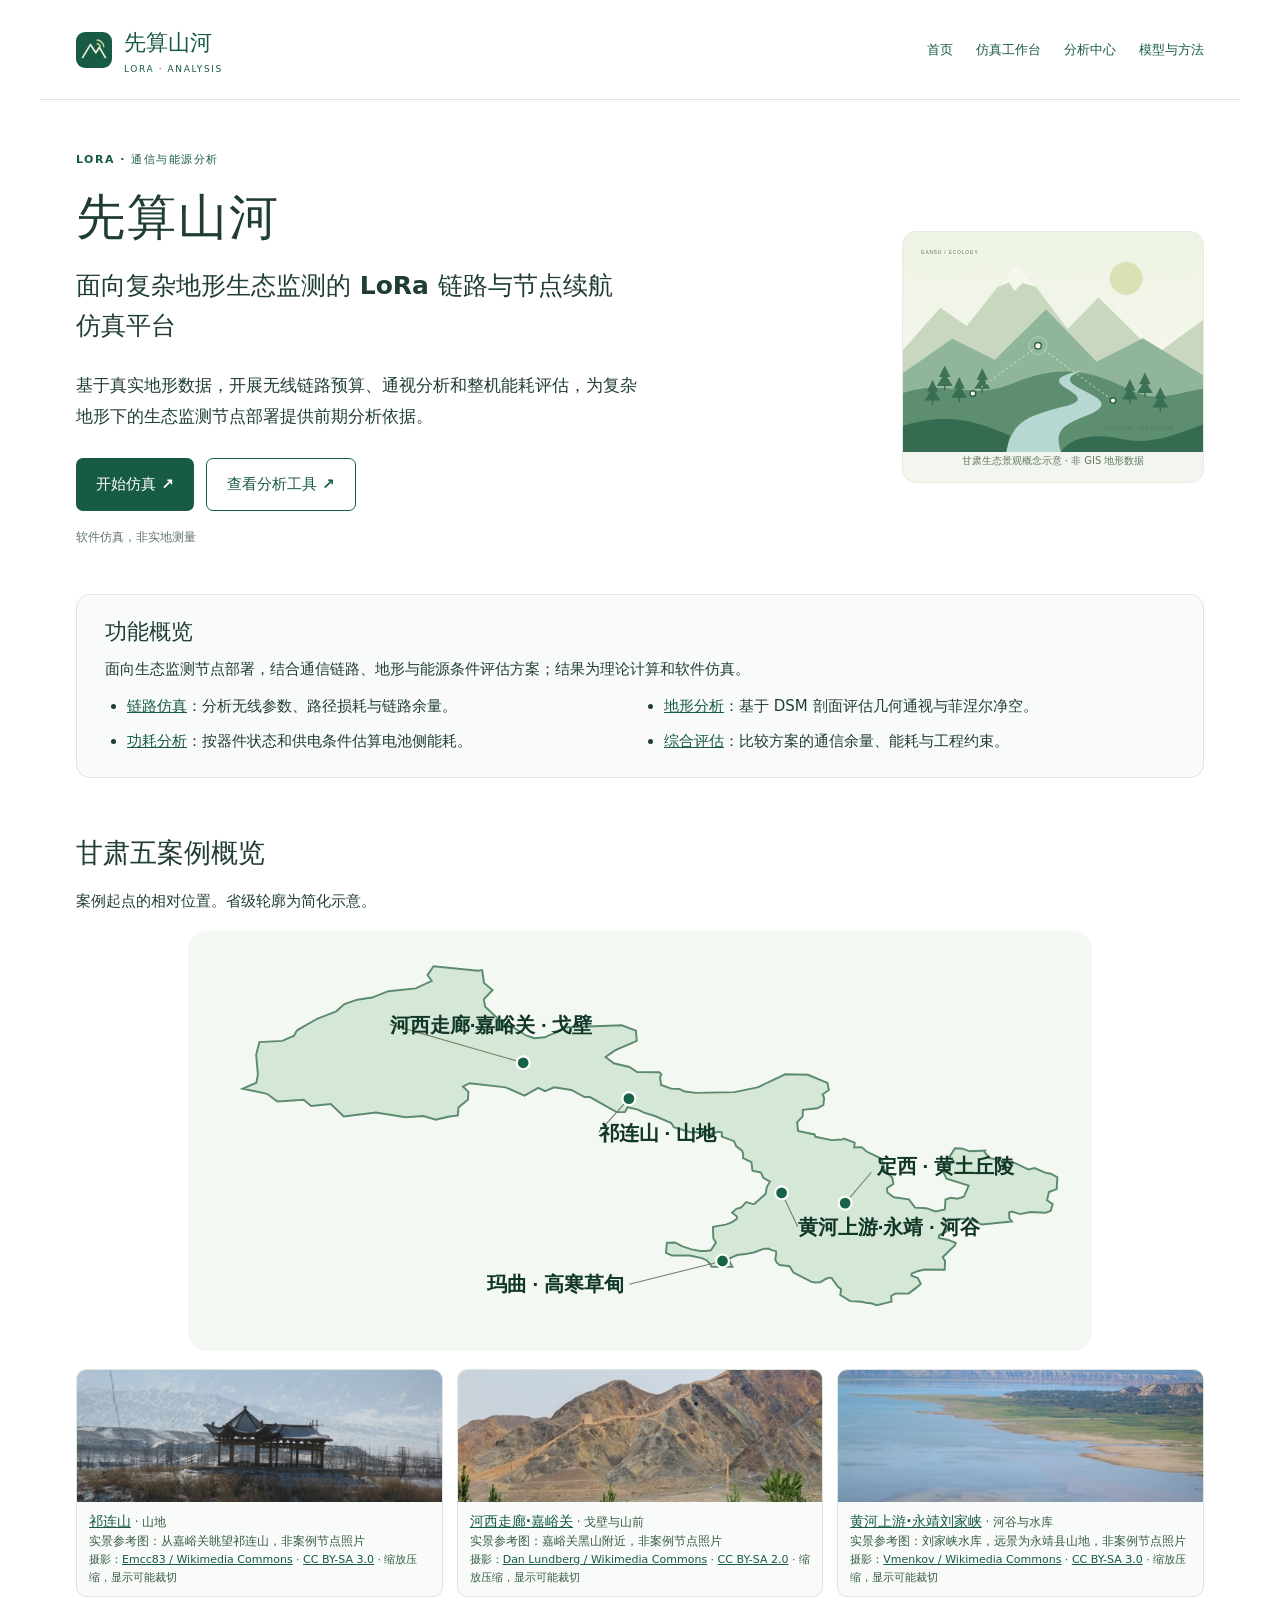
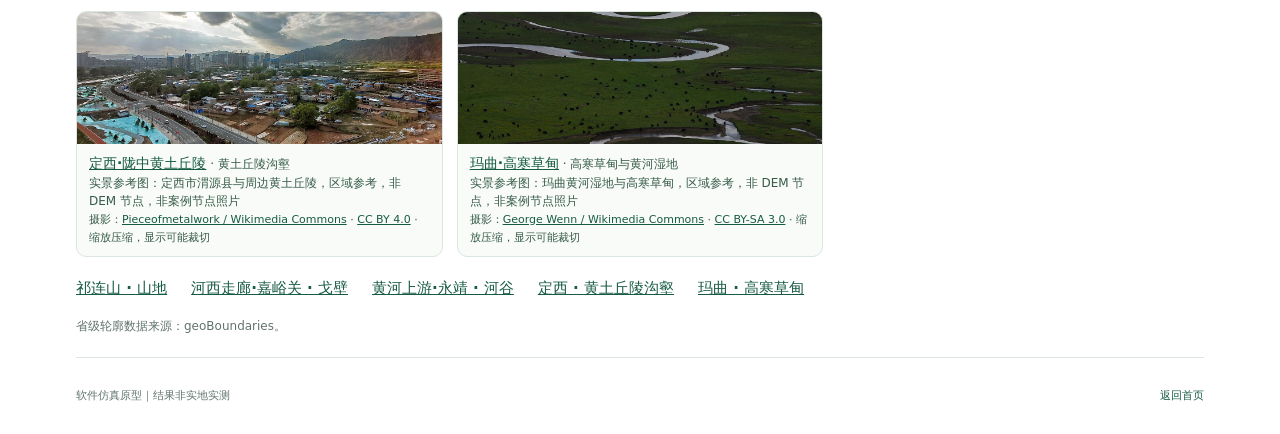
==== index.html @ 96d71091 "Publish tested Xiansuan Shanhe site" ====
<!doctype html><html lang="zh-CN"><head><meta charset="utf-8"><meta name="viewport" content="width=device-width,initial-scale=1"><meta name="theme-color" content="#175b45"><title>先算山河——面向复杂地形生态监测的 LoRa 链路与节点续航仿真平台</title><link rel="icon" href="./assets/mark.svg" type="image/svg+xml"><link rel="stylesheet" href="./css/styles.css"><script type="module" src="./js/region-photos-home.js"></script></head><body><header class="site-header"><a class="brand" href="./index.html"><img src="./assets/mark.svg" width="36" height="36" alt=""><span>先算山河<small>LORA · ANALYSIS</small></span></a><nav aria-label="主导航"><a href="./index.html">首页</a><a href="./pages/link.html">仿真工作台</a><a href="./pages/assessment.html">分析中心</a><a href="./pages/about.html">模型与方法</a></nav></header><main id="main"><p id="workspace-status" class="storage-note" role="status"></p><section id="home" class="hero" aria-labelledby="hero-title">
      <div class="hero-copy"><p class="eyebrow">LORA · 通信与能源分析</p><h1 id="hero-title">先算山河<span>面向复杂地形生态监测的 LoRa 链路与节点续航仿真平台</span></h1><p class="intro">基于真实地形数据，开展无线链路预算、通视分析和整机能耗评估，为复杂地形下的生态监测节点部署提供前期分析依据。</p><div class="hero-actions"><a class="button" href="./pages/link.html">开始仿真 ↗</a><a class="button secondary" href="./pages/assessment.html">查看分析工具 ↗</a></div><p class="disclaimer">软件仿真，非实地测量</p></div><figure class="hero-art"><img src="./assets/landscape.svg" alt="山地、林木与河谷的原创概念插画，不代表真实地理位置" width="640" height="470"><figcaption>甘肃生态景观概念示意 · 非 GIS 地形数据</figcaption></figure>
    </section><section class="quick-start" aria-labelledby="quick-start-title"><h2 id="quick-start-title">功能概览</h2><p>面向生态监测节点部署，结合通信链路、地形与能源条件评估方案；结果为理论计算和软件仿真。</p><ul><li><a href="./pages/link.html">链路仿真</a>：分析无线参数、路径损耗与链路余量。</li><li><a href="./pages/terrain.html">地形分析</a>：基于 DSM 剖面评估几何通视与菲涅尔净空。</li><li><a href="./pages/energy.html">功耗分析</a>：按器件状态和供电条件估算电池侧能耗。</li><li><a href="./pages/assessment.html">综合评估</a>：比较方案的通信余量、能耗与工程约束。</li></ul></section><div hidden><span id="simulator" hidden></span><span id="scenarios" hidden></span><span id="energy" hidden></span><span id="sources" hidden></span><span id="about" hidden></span><p role="status" class="error">功能正在初始化；如果此提示持续显示，说明脚本未能加载，计算和交互当前不可用。</p></div><section class="case-map section">
  <h2>甘肃五案例概览</h2>
  <p>案例起点的相对位置。省级轮廓为简化示意。</p>
  <img src="./assets/gansu-cases.svg" alt="甘肃五案例位置示意：祁连山、嘉峪关、永靖、定西、玛曲" />
  <div id="case-photos" class="region-photo-grid" aria-label="五个案例的实景参考图"></div>
  <div class="case-links">
    <a href="./pages/terrain.html?example=qilian">祁连山 · 山地</a>
    <a href="./pages/terrain.html?example=hexi">河西走廊·嘉峪关 · 戈壁</a>
    <a href="./pages/terrain.html?example=yellow">黄河上游·永靖 · 河谷</a>
    <a href="./pages/terrain.html?example=dingxi">定西 · 黄土丘陵沟壑</a>
    <a href="./pages/terrain.html?example=maqu">玛曲 · 高寒草甸</a>
  </div>
  <p class="footnote">省级轮廓数据来源：geoBoundaries。</p>
</section></main><footer><span>软件仿真原型｜结果非实地实测</span><a href="./index.html">返回首页</a></footer></body></html>
---- css/styles.css ----
:root{color-scheme:light;--ink:#203d34;--green:#175b45;--muted:#61746c;--line:#dce6df;--paper:#f5f8f4;--radius:14px;font-family:"Microsoft YaHei","PingFang SC",system-ui,sans-serif;color:var(--ink);background:#fff;font-synthesis:none}
*{box-sizing:border-box}html{scroll-behavior:smooth;scroll-padding-top:24px}body{margin:0;font-size:15px;line-height:1.8}a{color:var(--green);text-decoration:none}a:hover{text-decoration:underline}a:focus-visible,summary:focus-visible{outline:3px solid #b57a21;outline-offset:5px}img{display:block;max-width:100%;height:auto}p{margin:0 0 16px}h1,h2,h3{line-height:1.4;margin:0 0 16px}h2{font-size:27px}h3{font-size:18px}code{overflow-wrap:anywhere;font-size:.92em}section{scroll-margin-top:24px}.skip-link{position:fixed;top:-100px;left:16px;z-index:10;background:#fff;padding:10px}.skip-link:focus{top:8px}
.site-header,main,footer{max-width:1200px;margin:auto;padding-inline:36px}.site-header{min-height:100px;display:flex;align-items:center;justify-content:space-between;gap:24px;border-bottom:1px solid var(--line)}.brand{display:flex;align-items:center;gap:12px;font-size:22px;font-weight:700;white-space:nowrap}.brand:hover{text-decoration:none}.brand small{display:block;font-size:9px;letter-spacing:1.6px;font-weight:500;line-height:1.5}.site-header nav{display:flex;gap:23px;flex-wrap:wrap;font-size:13px}.hero{display:grid;grid-template-columns:1.05fr 1fr;align-items:center;gap:32px;padding-block:64px 48px}.eyebrow{font-size:11px;letter-spacing:1.5px;color:var(--green);font-weight:700;margin-bottom:14px}h1{font-size:49px;letter-spacing:2px;margin-bottom:24px}h1 span{display:block;font-size:25px;letter-spacing:0;margin-top:14px;line-height:1.6}.intro{font-size:17px}.muted,.footnote{color:var(--muted)}.button{display:inline-flex;align-items:center;justify-content:space-between;gap:36px;background:var(--green);color:#fff;border-radius:7px;padding:12px 20px;margin-top:10px;font-weight:600}.button:hover{background:#0f4936;text-decoration:none}.disclaimer{font-size:12px;color:var(--muted);margin-top:16px}.hero-art{margin:0;background:#f2f6ee;border:1px solid #e5ecdf;border-radius:var(--radius);overflow:hidden}.hero-art img{width:100%}.hero-art figcaption{font-size:10px;color:#627665;text-align:center;padding:0 12px 12px}.notice{display:flex;align-items:baseline;gap:14px;border:1px solid #d8e5d8;border-radius:var(--radius);background:var(--paper);padding:22px 24px}.notice p{margin:3px 0 0;color:var(--muted);font-size:13px}.status-dot{width:8px;height:8px;flex-shrink:0;border-radius:50%;background:var(--green)}.section{padding-block:46px;border-bottom:1px solid var(--line)}.section-heading{display:flex;align-items:center;justify-content:space-between;gap:16px;margin-bottom:22px}.section-heading h2{margin-bottom:0}.badge{border:1px solid var(--line);background:#f8faf7;border-radius:30px;color:var(--muted);padding:4px 12px;font-size:11px;flex-shrink:0}.placeholder{display:flex;align-items:center;gap:24px;padding:28px;border:1px dashed #c5d3c9;border-radius:var(--radius);background:#fcfdfb}.placeholder h3{margin-bottom:8px}.placeholder p{margin:0;color:var(--muted);font-size:14px}.line-icon{font-size:42px;color:#749482;padding:8px}.runtime{font-size:12px;color:var(--muted);margin:12px 0 0}.card-grid{display:grid;grid-template-columns:repeat(3,minmax(0,1fr));gap:18px}.card{border:1px solid var(--line);border-radius:var(--radius);padding:28px 24px;border-top:4px solid #497c57;background:#f7faf5}.card.desert{border-top-color:#a18c54;background:#faf8f0}.card.valley{border-top-color:#608f99;background:#f3f8f9}.scenario-tag{display:block;font-size:11px;letter-spacing:1px;color:var(--muted);margin-bottom:24px}.card p{font-size:13px;color:var(--muted)}.card small{font-size:11px;color:var(--muted)}.footnote{font-size:12px;margin:14px 0 0}.source-copy{max-width:900px;color:var(--muted);font-size:14px}details{border-top:1px solid var(--line);padding-top:14px}summary{cursor:pointer;color:var(--green);font-weight:600}details p{margin-top:16px}.about{display:grid;grid-template-columns:1.2fr 1fr;gap:56px;font-size:14px}.about dl{margin:0}.about dl div{display:flex;justify-content:space-between;gap:20px;border-bottom:1px solid var(--line);padding:10px 0}.about dt{color:var(--muted)}.about dd{margin:0;white-space:nowrap}footer{display:flex;justify-content:space-between;gap:20px;padding-block:28px;color:var(--muted);font-size:11px}
@media(max-width:900px){.site-header{align-items:flex-start;flex-direction:column;padding-block:20px;gap:18px}.hero{gap:22px;padding-top:42px}h1{font-size:40px}h1 span{font-size:21px}.card{padding:22px 18px}.card h3{font-size:16px}.about{gap:30px}}
@media(max-width:640px){.site-header,main,footer{padding-inline:20px}.site-header nav{gap:8px 18px;font-size:12px}.hero{grid-template-columns:1fr;padding-block:32px}.hero-art{max-width:440px;width:100%;justify-self:center}h1{font-size:38px}h1 span{font-size:21px}.intro{font-size:16px}.hero-copy>.muted{font-size:14px}.section{padding-block:32px}.section-heading{align-items:flex-start;flex-direction:column;gap:12px}h2{font-size:23px}.card-grid,.about{grid-template-columns:1fr}.card{padding:22px}.scenario-tag{margin-bottom:14px}.placeholder{padding:22px;gap:12px;align-items:flex-start}.line-icon{font-size:28px;padding:0}.notice{padding:18px;gap:10px}footer{flex-direction:column;gap:6px}.about{gap:16px}}
@media(prefers-reduced-motion:reduce){html{scroll-behavior:auto}}
.sim-grid{display:grid;grid-template-columns:1fr 1fr;gap:25px}.form-grid{display:grid;grid-template-columns:repeat(2,minmax(0,1fr));gap:15px}label{display:flex;flex-direction:column;gap:5px;font-size:13px;font-weight:600}input,select,button{font:inherit}input,select{width:100%;min-width:0;border:1px solid #bacbc0;border-radius:6px;padding:9px 10px;color:#203d34;background:white}button{cursor:pointer;border:1px solid #175b45;color:#175b45;background:white;border-radius:6px;padding:9px 13px;font-weight:600}button:hover{background:#edf5ed}button:focus-visible,input:focus-visible,select:focus-visible{outline:3px solid #b57a21;outline-offset:2px}form details{margin-top:20px}form details .form-grid{margin-top:16px}.results,.chart-box{border:1px solid #dce6df;border-radius:14px;padding:24px;background:#f8fbf7}.metric{display:flex;justify-content:space-between;gap:15px;padding:10px 0;border-bottom:1px solid #dce6df;font-size:13px}.metric strong{text-align:right;color:#175b45}.error{color:#a33427;font-weight:700}.chart-box{margin-top:24px}.chart-wrap{height:360px;position:relative}.chart-wrap.short{height:230px}#scenario-values{font-size:12px;color:#61746c;margin-top:10px}.card button{margin-top:10px}#sources a{text-decoration:underline}#sources details{margin-top:16px}@media(max-width:640px){.sim-grid{grid-template-columns:1fr}.chart-wrap{height:310px}.chart-wrap.short{height:250px}.chart-box,.results{padding:16px}.form-grid{gap:12px}}
.comparison-area{margin-top:42px;padding:26px;border:1px solid #cbded0;border-radius:14px;background:#f8fbf7}.scheme-controls{display:grid;grid-template-columns:1fr 1fr;gap:12px}.scheme-controls>div{display:flex;align-items:center;gap:8px;flex-wrap:wrap}.scheme-controls strong{margin-right:5px}.scheme-controls button,.export-controls button{font-size:13px}.export-controls{display:flex;gap:12px;flex-wrap:wrap;margin-top:20px}.export-controls button:first-child{color:#fff;background:#175b45}button:disabled{opacity:.45;cursor:not-allowed}.storage-note{font-size:12px;color:#61746c;margin:12px 0}.scheme-empty{background:white;border:1px solid #dce6df;border-radius:9px;padding:15px 18px;margin-top:12px;font-size:13px}.condition-note{color:#805721;background:#fff8e8;border-left:3px solid #be8b3b;padding:10px 14px;margin:15px 0;font-size:13px}.table-wrap{overflow-x:auto}table{border-collapse:collapse;width:100%;min-width:570px;font-size:13px;background:white}caption{text-align:left;color:#61746c;padding:8px 0}th,td{text-align:left;padding:10px;border-bottom:1px solid #e2e9e3}th{font-weight:600}.explanation{margin-top:22px;padding:16px 20px;border-left:3px solid #80a88c;background:#f3f8f3;font-size:13px}.explanation p{margin:8px 0 0;color:#61746c}.explanation a{text-decoration:underline}@media(max-width:640px){.comparison-area{padding:18px}.scheme-controls{grid-template-columns:1fr}}
.analysis-area{margin-top:38px;padding:26px;border:1px solid #cbded0;background:#fbfdfb;border-radius:14px}.analysis-header{display:flex;align-items:start;justify-content:space-between;gap:12px}.analysis-header h3{font-size:23px;margin-bottom:10px}.analysis-selectors{display:grid;grid-template-columns:repeat(2,minmax(0,260px));gap:16px}.analysis-area .footnote{margin:12px 0;color:#52695e}.analysis-chart{height:300px;position:relative;margin-top:18px}.joint-analysis{border-top:1px solid #dce6df;margin-top:32px;padding-top:26px}.joint-charts{display:grid;grid-template-columns:repeat(3,minmax(0,1fr));gap:18px}.joint-charts>div{min-width:0;border:1px solid #dce6df;border-radius:9px;padding:12px;background:#fff}.joint-charts h4{margin:0;font-size:13px}.joint-chart{height:210px;position:relative}.matrix-analysis{margin-top:28px}.matrix-analysis table{min-width:860px}.matrix-analysis td,.matrix-analysis th{text-align:center;white-space:nowrap}.matrix-met{background:#e1f0e3}.matrix-low{background:#fff0de}.compact-range{appearance:auto;padding:0;border:0;accent-color:#175b45;height:20px;background:transparent}.analysis-area .table-wrap{margin-top:20px}.analysis-area table{min-width:950px}.analysis-area th,.analysis-area td{white-space:nowrap}.analysis-area caption{font-weight:600}@media(max-width:900px){.joint-charts{grid-template-columns:1fr 1fr}}@media(max-width:640px){.analysis-area{padding:16px}.analysis-header{flex-direction:column}.analysis-selectors,.joint-charts{grid-template-columns:1fr}.analysis-chart{height:280px}.joint-chart{height:190px}}
.matrix-legend{display:flex;flex-wrap:wrap;gap:8px 18px;margin:12px 0;font-size:12px;font-weight:600}.legend-insufficient{color:#a82c30}.legend-low{color:#95621b}.legend-sufficient{color:#286c44}.matrix-insufficient{background:#fae5e3}.matrix-low{background:#fff0d4}.matrix-sufficient{background:#dff0e2}.analysis-area .matrix-cell{display:block;width:100%;min-width:58px;padding:8px 5px;background:transparent;border:2px solid transparent;color:#233f32;border-radius:5px;font-size:12px;font-weight:600}.analysis-area .matrix-cell:hover{background:#fff9}.analysis-area .matrix-cell[aria-pressed="true"]{border-color:#185c44;background:#fff;box-shadow:0 0 0 2px #c6decf}.analysis-area .matrix-cell:focus-visible{outline:3px solid #174a87;outline-offset:1px}.matrix-selected{margin:14px 0;background:#f0f7f1;border-left:3px solid #387b52;padding:12px;font-size:13px}.calculation-panel{margin-top:22px;border:1px solid #dce6df;border-radius:12px;padding:18px 20px;background:#fbfdfb}.calculation-panel>summary{font-weight:700}.calculation-panel>p{margin:10px 0;color:#61746c;font-size:13px}.calculation-item{border-top:1px solid #e1eae3;padding:12px 0}.calculation-item h4{margin:0 0 5px;font-size:14px}.calculation-item p{white-space:pre-wrap;overflow-wrap:anywhere;color:#425b4d;font-size:13px;margin:0;line-height:1.7}

body[data-page] main > section,body[data-page] main > .notice{display:none}
body[data-page="home"] #home,body[data-page="home"] .notice,body[data-page="link"] #simulator,body[data-page="link"] #scenarios,body[data-page="terrain"] #terrain,body[data-page="energy"] #energy,body[data-page="assessment"] #energy,body[data-page="about"] #sources,body[data-page="about"] #about{display:block}
body[data-page="home"] .notice{display:flex}
body[data-page="energy"] .comparison-area{display:none}
body[data-page="assessment"] #energy > :not(.comparison-area){display:none}
body[data-page="assessment"] .comparison-area{margin-top:0}
body[data-page="terrain"] #terrain{min-height:50vh}
.site-header nav span[hidden]{display:none}
.system-tabs{display:flex;flex-wrap:wrap;gap:8px;margin:16px 0 24px}#sys-device,#sys-cycle,#sys-result{min-width:0}#sys-form{margin:20px 0}#sys-diagnostics p{padding:8px 12px;background:#f7f6ed;border-left:3px solid #b48a40;font-size:13px}#sys-results{white-space:pre-wrap;overflow-wrap:anywhere;padding:16px;background:#f2f8f3;border-radius:10px}#sys-timeline{padding:14px;background:#f8fbf7;white-space:normal}
#device-list fieldset,#phase-list fieldset{border:1px solid #dce6df;border-radius:10px;padding:14px;margin:12px 0;min-width:0}#device-list fieldset{display:flex;flex-wrap:wrap;align-items:end;gap:12px}#device-list label{flex:1 1 170px}.custom-member{display:grid;grid-template-columns:minmax(150px,1fr) minmax(130px,1fr) minmax(110px,1fr);gap:10px;align-items:end;margin:10px 0}.custom-member label:has(input[type=checkbox]){display:flex;flex-direction:row;align-items:center;overflow-wrap:anywhere}.custom-member input[type=checkbox],#phase-list input[type=checkbox]{width:auto;flex:none}.custom-member input:disabled{background:#edf1ed}.custom-member label{min-width:0}#phase-list fieldset>label{margin:8px 0}#custom-status,#phase-status{color:#895c18;font-weight:600;overflow-wrap:anywhere}@media(max-width:640px){.custom-member{grid-template-columns:1fr 1fr}.custom-member label:first-child{grid-column:1/-1}}
[hidden]{display:none!important}
.terrain-modes{display:flex;flex-wrap:wrap;gap:10px;margin:16px 0}.terrain-layout{display:grid;grid-template-columns:minmax(0,1fr) minmax(0,1fr);gap:28px}.terrain-layout section{border:1px solid #dce6df;border-radius:12px;padding:18px;margin:16px 0}.terrain-layout label{margin:10px 0}.terrain-layout h2{font-size:20px}.terrain-layout #metadata{font-size:13px;overflow-wrap:anywhere;color:#52695e;margin:12px 0}@media(max-width:768px){.terrain-layout{grid-template-columns:1fr}}

.terrain-layout>div,.terrain-layout section,.terrain-layout .chart-wrap{min-width:0;max-width:100%}.terrain-layout canvas{max-width:100%}

.terrain-layout .quality-check{display:flex;flex-direction:row;align-items:flex-start;gap:8px;line-height:1.5;margin:14px 0}.terrain-layout .quality-check input{width:auto;flex:none;margin-top:4px}
.quick-start{max-width:1200px;margin:0 auto 36px;padding:22px 28px;border:1px solid #dce6df;border-radius:14px;background:#f8fbf7}.quick-start h2{font-size:22px;margin:0 0 8px}.quick-start p{margin:0 0 10px}.quick-start ul{display:grid;grid-template-columns:repeat(2,minmax(0,1fr));gap:8px 26px;padding-left:22px;margin:0}.quick-start a{color:#175b45;font-weight:700;text-decoration:underline}.help-field{min-width:0}.inline-help{display:block;min-width:0;margin:4px 0}.inline-help summary{display:inline-flex;align-items:center;justify-content:center;width:28px;height:28px;border:1px solid #7aa58e;border-radius:50%;background:#fff;color:#175b45;cursor:pointer;font-weight:700;list-style:none}.inline-help summary::-webkit-details-marker{display:none}.inline-help summary:focus-visible{outline:3px solid #b57a21;outline-offset:2px}.inline-help p{margin:6px 0 10px;padding:10px;border-radius:8px;background:#edf5ed;color:#294739;font-size:13px;line-height:1.5;overflow-wrap:anywhere}.help-row{display:flex;flex-wrap:wrap;gap:6px 10px;align-items:flex-start}.help-row .inline-help[open]{flex-basis:100%}.result-understanding{font-size:13px;color:#52695e;line-height:1.6}.result-understanding:empty{display:none}@media(max-width:640px){.quick-start{margin:0 16px 24px;padding:16px}.quick-start ul{grid-template-columns:1fr}}
.inline-help summary{width:auto;min-width:28px;padding:0 7px;gap:5px}.inline-help summary span{font-size:12px;font-weight:600}.help-row .inline-help[open]{min-width:0;max-width:100%}
.case-map img{display:block;width:100%;height:auto;max-height:420px;object-fit:contain}.case-links{display:flex;flex-wrap:wrap;gap:10px 24px;margin-top:12px}.case-links a{text-decoration:underline;color:#175b45;font-weight:600}.case-stats{display:grid;grid-template-columns:repeat(2,minmax(0,1fr));gap:10px;margin:14px 0}.case-stats div{min-width:0;padding:10px;background:#f4f8f4;border-radius:8px}.case-stats dt{font-size:12px;color:#60756b}.case-stats dd{margin:3px 0 0;overflow-wrap:anywhere;font-weight:600}.terrain-location svg{display:block;max-width:100%;width:100%;height:140px}.model-flow{margin:20px 0;padding:16px;background:#f4f8f4;border-radius:12px}.model-flow ol{list-style:none;display:flex;gap:10px;flex-wrap:wrap;margin:0;padding:0}.model-flow li{flex:1 1 135px;border-left:3px solid #80a88c;padding:8px;background:white}.model-flow span{display:block;font-size:12px;color:#60756b}.model-flow p{font-size:12px}.case-map .footnote{font-size:12px}@media(max-width:640px){.case-stats{grid-template-columns:1fr}.case-links{flex-direction:column;gap:8px}}
.model-flow li:not(:last-child)::after{content:" →";color:#447b62;font-weight:bold}
/* D2 responsive refinements: display only; all model data remain unchanged. */
[hidden]{display:none!important}
.terrain-legend{display:flex;flex-wrap:wrap;gap:5px 12px;margin:8px 0 10px}.terrain-legend button{display:inline-flex;align-items:center;gap:5px;padding:2px 3px;border:0;border-radius:3px;font-size:12px;font-weight:500;line-height:1.4}.terrain-legend button[aria-pressed="false"]{opacity:.45;text-decoration:line-through}.terrain-legend i{width:18px;flex:none;border-top:3px solid #176448}.terrain-legend .line-sight{border-color:#364d85}.terrain-legend .line-fresnel{border-color:#a77320;border-top-style:dashed}.terrain-legend .dot-antenna,.terrain-legend .dot-obstacle{width:9px;height:9px;border:0;border-radius:50%;background:#b87925}.terrain-legend .dot-obstacle{background:#ad3d2c}
.curvature-current{font-size:12px;color:#52695e;margin:4px 0;line-height:1.4}.table-scroll-hint{font-size:12px;color:#375d4b;margin:12px 0 4px}.table-wrap:focus-visible{outline:3px solid #b57a21;outline-offset:2px}.table-wrap th,.table-wrap td{min-width:90px}.range-field input[type=range]{box-sizing:border-box;margin-inline:0;max-width:100%}
@media(min-width:1100px){.table-scroll-hint{display:none}}
@media(max-width:640px){.site-header nav{display:grid;grid-template-columns:repeat(3,minmax(0,1fr));width:100%;gap:2px 8px}.site-header nav a{min-height:36px;display:flex;align-items:center}.terrain-layout .form-grid>.help-field:has(#radio-curvature){grid-column:1/-1}.terrain-layout #radio-curvature{width:100%}.terrain-legend{gap:4px 8px}.terrain-legend button{font-size:12px}.terrain-layout .chart-wrap{height:310px}.terrain-layout .form-grid label,.system-energy label{line-height:1.45}.case-links a{font-size:14px}.case-stats div{padding:8px 10px}}
/* Product navigation keeps existing models and routes intact. */
.hero{padding-block:38px 30px}.hero-art{max-width:460px;justify-self:end}.hero-actions{display:flex;flex-wrap:wrap;gap:12px}.button.secondary{background:#fff;color:#175b45;border:1px solid #175b45}.product-subnav h1{font-size:32px;margin:12px 0}.product-subnav nav,.analysis-tabs{display:flex;flex-wrap:wrap;gap:8px;margin:12px 0}.product-subnav a,.analysis-tabs a{display:inline-block;padding:8px 12px;border:1px solid #c5d9c9;border-radius:6px;color:#175b45;font-size:14px}.workbench .analysis-area{display:none}.analysis-only #simulator> :not(.analysis-area),.analysis-only #scenarios{display:none}.analysis-only #simulator{padding-top:0}.analysis-only .analysis-area{margin-top:0}.analysis-only .analysis-area>.matrix-analysis{display:none}html[data-analysis-view="sensitivity"] .analysis-only .joint-analysis{display:none}html[data-analysis-view="joint"] .analysis-only .analysis-area> :not(.joint-analysis){display:none}html[data-analysis-view="matrix"] .analysis-only .analysis-area> :not(.matrix-analysis){display:none}html[data-analysis-view="matrix"] .analysis-only .analysis-area>.matrix-analysis{display:block}.methods{max-width:900px}.methods p{line-height:1.7}.methods h3{margin-top:22px}.case-map{padding-block:20px}.site-header nav a{white-space:nowrap}@media(max-width:640px){.site-header nav{grid-template-columns:repeat(2,minmax(0,1fr))}.hero-art{max-width:340px;justify-self:center}.product-subnav h1{font-size:27px}.analysis-tabs a{flex:1 1 42%;text-align:center}}
.region-photo-grid{display:grid;grid-template-columns:repeat(3,minmax(0,1fr));gap:14px;margin:18px 0}.region-photo{margin:0;border:1px solid #dce6df;border-radius:10px;overflow:hidden;background:#f8fbf7;min-width:0}.region-photo img{display:block;width:100%;height:132px;object-fit:cover}.region-photo figcaption{padding:9px 12px;color:#375b4b;font-size:12px;line-height:1.5;overflow-wrap:anywhere}.region-photo figcaption strong{font-size:14px;color:#173e30}.region-photo figcaption a{text-decoration:underline}.region-photo figcaption small{font-size:11px}.terrain-photo{max-width:390px;margin:12px 0}.terrain-photo h4{margin:0 0 8px}.terrain-photo .region-photo img{height:130px}.terrain-photo p{font-size:12px;color:#52695e;line-height:1.5;margin:6px 0 12px}@media(max-width:640px){.region-photo-grid{grid-template-columns:1fr;gap:10px}.region-photo-grid .region-photo{display:grid;grid-template-columns:110px minmax(0,1fr)}.region-photo-grid .region-photo img{width:110px;height:100%;min-height:100px}.region-photo-grid .region-photo figcaption{padding:7px 9px}}
.methods-directory{display:flex;flex-wrap:wrap;gap:8px;margin:10px 0 24px}.methods-directory a{padding:7px 11px;border:1px solid #c5d9c9;border-radius:6px;color:#175b45}.methods dl{display:grid;grid-template-columns:minmax(160px,240px) 1fr;gap:7px 14px;font-size:13px}.methods dd{margin:0}.methods .region-photo{max-width:420px;margin:12px 0}.terrain-method-link{font-size:13px;color:#52695e}.terrain-method-link a,.simple-energy summary{color:#175b45;text-decoration:underline}.simple-energy{padding:16px;border:1px solid #dce6df;border-radius:12px}.simple-energy summary{font-size:16px}.simple-energy .section-heading{margin-top:18px}#sys-diagnostics p{font-size:13px;line-height:1.5;margin:6px 0}.terrain-layout #terrain-plot{margin:12px 0 18px}.terrain-layout #terrain-location{border-top:1px solid #dce6df;padding-top:12px}.system-tabs button{min-height:44px}@media(max-width:640px){.methods dl{grid-template-columns:1fr}.methods dd{margin-bottom:8px}}
.system-tabs button[aria-pressed="true"]{background:#175b45;color:#fff}.system-tabs{display:flex;flex-wrap:wrap;gap:8px}
.terrain-import{border:1px solid #dce6df;border-radius:12px;padding:18px;margin:16px 0}.scenario-cards{display:grid;grid-template-columns:repeat(3,minmax(0,1fr));gap:12px}.scenario-card{min-width:0;border:1px solid #d6e3d9;border-radius:10px;background:#fff;overflow:hidden}.scenario-card button{display:flex;width:100%;min-width:0;align-items:center;gap:10px;border:2px solid transparent;background:transparent;text-align:left;color:#173e30;padding:6px;border-radius:8px}.scenario-card button[aria-pressed="true"]{border-color:#287858;background:#edf7ef}.scenario-card button:disabled{opacity:.65;cursor:wait}.scenario-card img{width:100px;height:64px;object-fit:cover;border-radius:5px;flex:none}.scenario-card span{min-width:0}.scenario-card strong,.scenario-card button small{display:block;line-height:1.35}.scenario-card button small{font-size:12px;font-weight:400;color:#536b5c;margin-top:4px}.scenario-credit{display:block;font-size:11px;padding:0 8px 7px;color:#516b5d}.scenario-credit a{text-decoration:underline}.sr-only{position:absolute!important;width:1px!important;height:1px!important;overflow:hidden!important;clip-path:inset(50%)}@media(max-width:900px){.scenario-cards{grid-template-columns:repeat(3,minmax(165px,1fr));overflow-x:auto;padding-bottom:6px}.scenario-card img{width:64px;height:55px}.scenario-card button{font-size:13px}}@media(max-width:768px){.terrain-layout>div:nth-child(2){order:-1}.terrain-layout section{margin:10px 0}.terrain-import{padding:12px}.scenario-cards{scroll-snap-type:x proximity}.scenario-card{scroll-snap-align:start}}
.scenario-select{display:flex;align-items:end;gap:10px;max-width:540px}.scenario-select label{flex:1;margin:0;min-width:0}.scenario-select button{flex:none;white-space:nowrap;min-height:44px}.terrain-photo .region-photo{max-width:300px;margin:12px 0}.terrain-photo img{max-height:145px;object-fit:cover}.terrain-photo .footnote{font-size:12px}@media(max-width:420px){.scenario-select{gap:8px}.terrain-photo .region-photo{max-width:100%}}
.power-advanced{grid-column:1/-1}.power-advanced>summary{cursor:pointer;color:#175b45;font-weight:600;padding:8px 0}.power-advanced .form-grid{margin-top:8px}
.terrain-examples{display:grid;grid-template-columns:repeat(5,minmax(0,1fr));gap:8px;margin-top:14px}.terrain-examples figure{margin:0;min-width:0;padding:4px;border:2px solid transparent;border-radius:8px}.terrain-examples figure.selected{border-color:#257653;background:#edf6ed}.terrain-examples img{display:block;width:100%;height:76px;object-fit:cover;border-radius:4px}.terrain-examples figcaption{font-size:10px;line-height:1.35;color:#52695e;overflow-wrap:anywhere}.terrain-examples a{text-decoration:underline}.plot-stale{position:absolute;inset:0;display:grid;place-items:center;margin:0;color:#60756b;background:#f6f9f6;border:1px dashed #c5d3c9;border-radius:8px}.plot-stale[hidden]{display:none}@media(max-width:900px){.terrain-examples{grid-template-columns:repeat(3,minmax(0,1fr))}}@media(max-width:520px){.terrain-examples{grid-template-columns:repeat(2,minmax(0,1fr))}.terrain-examples img{height:64px}.terrain-examples figcaption{font-size:9px}}
@media(max-width:640px){.terrain-layout .form-grid>label:has(#radio-curvature){grid-column:1/-1}.terrain-layout #radio-curvature{width:100%}}

/* 当前案例照片；预留空间减少切换时的布局位移。 */
.terrain-examples{display:block;min-height:145px;margin-top:12px}.terrain-examples figure{display:none;max-width:360px}.terrain-examples figure.selected{display:block}.terrain-examples img{height:90px}.terrain-examples figcaption{font-size:11px;line-height:1.35}@media(max-width:520px){.terrain-examples img{height:78px}.terrain-examples{min-height:136px}}

/* 工作台概念场景：照片仅为区域参考。 */
.concept-card{display:flex;align-items:flex-start;gap:12px;min-width:0}.concept-photo{margin:0;flex:0 0 37%;min-width:0}.concept-photo img{display:block;width:100%;height:90px;object-fit:cover;border-radius:6px}.concept-photo figcaption{font-size:10px;line-height:1.35;color:#52695e;overflow-wrap:anywhere;margin-top:5px}.concept-photo a{text-decoration:underline}.concept-card-content{flex:1;min-width:0}.concept-card-content h3{overflow-wrap:anywhere}.concept-card-content button{max-width:100%}@media(max-width:390px){.concept-photo{flex-basis:35%}.concept-photo img{height:78px}}

/* 工作台保留常用参数和指标，减少顶部空白。 */
.workbench .product-subnav{padding-top:12px;padding-bottom:10px;margin-bottom:0}.workbench #simulator{padding-top:12px}.workbench #scenarios .card-grid{grid-template-columns:repeat(auto-fit,minmax(min(100%,300px),1fr))}.workbench .concept-card{padding:14px}.workbench .concept-card-content p{margin:5px 0}.workbench .concept-card-content h3{margin:6px 0}@media(max-width:640px){.workbench .product-subnav{padding-top:8px;padding-bottom:6px}.workbench #simulator{padding-top:8px}}
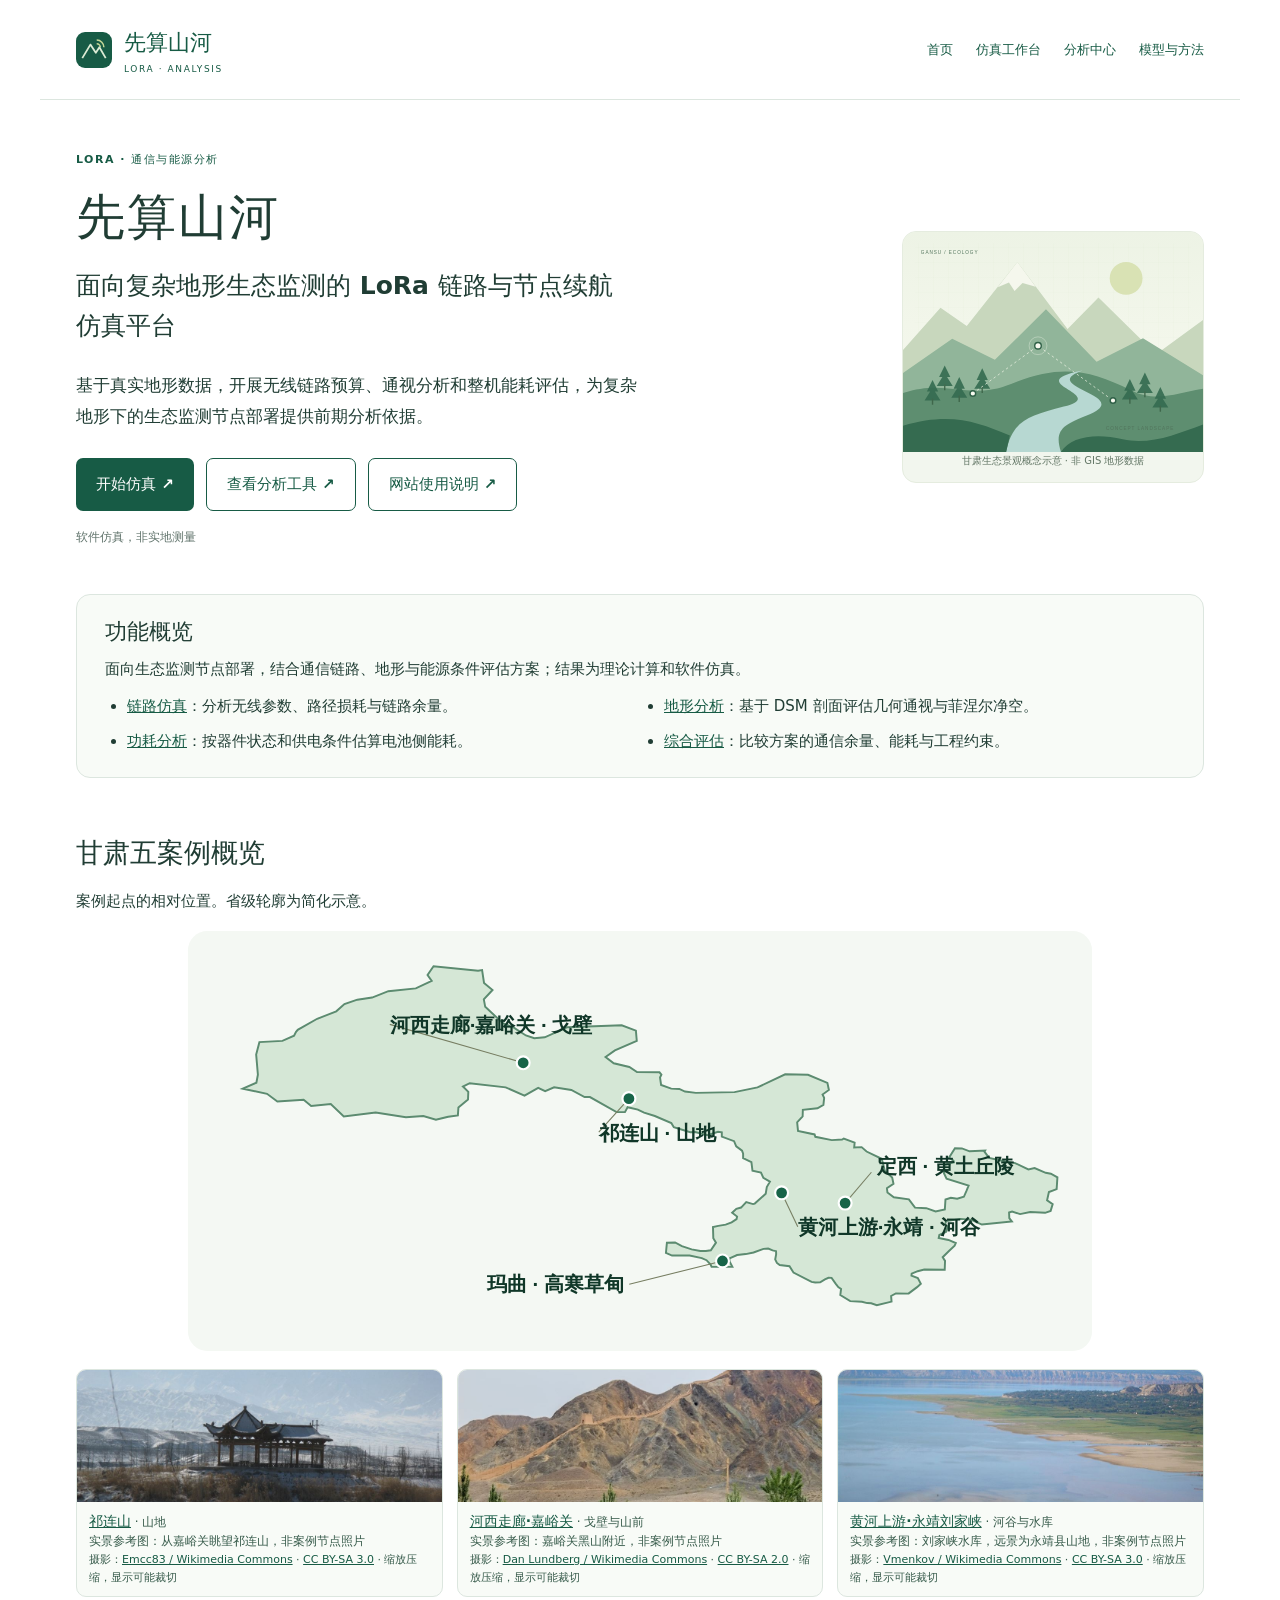
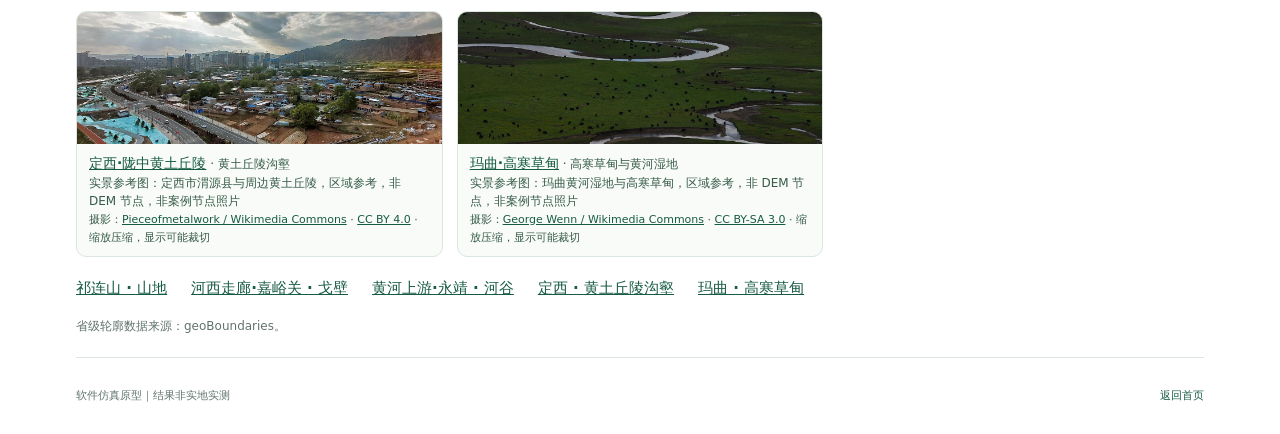
==== commit 31d460e4: "Add the website introduction and user guide" ====
--- a/index.html
+++ b/index.html
@@ -1,6 +1,6 @@
 <!doctype html><html lang="zh-CN"><head><meta charset="utf-8"><meta name="viewport" content="width=device-width,initial-scale=1"><meta name="theme-color" content="#175b45"><title>先算山河——面向复杂地形生态监测的 LoRa 链路与节点续航仿真平台</title><link rel="icon" href="./assets/mark.svg" type="image/svg+xml"><link rel="stylesheet" href="./css/styles.css"><script type="module" src="./js/region-photos-home.js"></script></head><body><header class="site-header"><a class="brand" href="./index.html"><img src="./assets/mark.svg" width="36" height="36" alt=""><span>先算山河<small>LORA · ANALYSIS</small></span></a><nav aria-label="主导航"><a href="./index.html">首页</a><a href="./pages/link.html">仿真工作台</a><a href="./pages/assessment.html">分析中心</a><a href="./pages/about.html">模型与方法</a></nav></header><main id="main"><p id="workspace-status" class="storage-note" role="status"></p><section id="home" class="hero" aria-labelledby="hero-title">
-      <div class="hero-copy"><p class="eyebrow">LORA · 通信与能源分析</p><h1 id="hero-title">先算山河<span>面向复杂地形生态监测的 LoRa 链路与节点续航仿真平台</span></h1><p class="intro">基于真实地形数据，开展无线链路预算、通视分析和整机能耗评估，为复杂地形下的生态监测节点部署提供前期分析依据。</p><div class="hero-actions"><a class="button" href="./pages/link.html">开始仿真 ↗</a><a class="button secondary" href="./pages/assessment.html">查看分析工具 ↗</a></div><p class="disclaimer">软件仿真，非实地测量</p></div><figure class="hero-art"><img src="./assets/landscape.svg" alt="山地、林木与河谷的原创概念插画，不代表真实地理位置" width="640" height="470"><figcaption>甘肃生态景观概念示意 · 非 GIS 地形数据</figcaption></figure>
-    </section><section class="quick-start" aria-labelledby="quick-start-title"><h2 id="quick-start-title">功能概览</h2><p>面向生态监测节点部署，结合通信链路、地形与能源条件评估方案；结果为理论计算和软件仿真。</p><ul><li><a href="./pages/link.html">链路仿真</a>：分析无线参数、路径损耗与链路余量。</li><li><a href="./pages/terrain.html">地形分析</a>：基于 DSM 剖面评估几何通视与菲涅尔净空。</li><li><a href="./pages/energy.html">功耗分析</a>：按器件状态和供电条件估算电池侧能耗。</li><li><a href="./pages/assessment.html">综合评估</a>：比较方案的通信余量、能耗与工程约束。</li></ul></section><div hidden><span id="simulator" hidden></span><span id="scenarios" hidden></span><span id="energy" hidden></span><span id="sources" hidden></span><span id="about" hidden></span><p role="status" class="error">功能正在初始化；如果此提示持续显示，说明脚本未能加载，计算和交互当前不可用。</p></div><section class="case-map section">
+      <div class="hero-copy"><p class="eyebrow">LORA · 通信与能源分析</p><h1 id="hero-title">先算山河<span>面向复杂地形生态监测的 LoRa 链路与节点续航仿真平台</span></h1><p class="intro">基于真实地形数据，开展无线链路预算、通视分析和整机能耗评估，为复杂地形下的生态监测节点部署提供前期分析依据。</p><div class="hero-actions"><a class="button" href="./pages/link.html">开始仿真 ↗</a><a class="button secondary" href="./pages/assessment.html">查看分析工具 ↗</a><a class="button secondary" href="./pages/guide.html">网站使用说明 ↗</a></div><p class="disclaimer">软件仿真，非实地测量</p></div><figure class="hero-art"><img src="./assets/landscape.svg" alt="山地、林木与河谷的原创概念插画，不代表真实地理位置" width="640" height="470"><figcaption>甘肃生态景观概念示意 · 非 GIS 地形数据</figcaption></figure>
+    </section><section class="quick-start" aria-labelledby="quick-start-title"><h2 id="quick-start-title">功能概览</h2><p>面向生态监测节点部署，结合通信链路、地形与能源条件评估方案；结果为理论计算和软件仿真。</p><ul><li><a href="./pages/link.html">链路仿真</a>：分析无线参数、路径损耗与链路余量。</li><li><a href="./pages/terrain.html">地形分析</a>：基于 DSM 剖面评估几何通视与菲涅尔净空。</li><li><a href="./pages/energy.html">功耗分析</a>：按器件状态和供电条件估算电池侧能耗。</li><li><a href="./pages/assessment.html">综合评估</a>：比较方案的通信余量、能耗与工程约束。</li></ul></section><div hidden><span id="simulator" hidden></span><span id="scenarios" hidden></span><span id="energy" hidden></span><span id="sources" hidden></span><span id="about" hidden></span></div><section class="case-map section">
   <h2>甘肃五案例概览</h2>
   <p>案例起点的相对位置。省级轮廓为简化示意。</p>
   <img src="./assets/gansu-cases.svg" alt="甘肃五案例位置示意：祁连山、嘉峪关、永靖、定西、玛曲" />
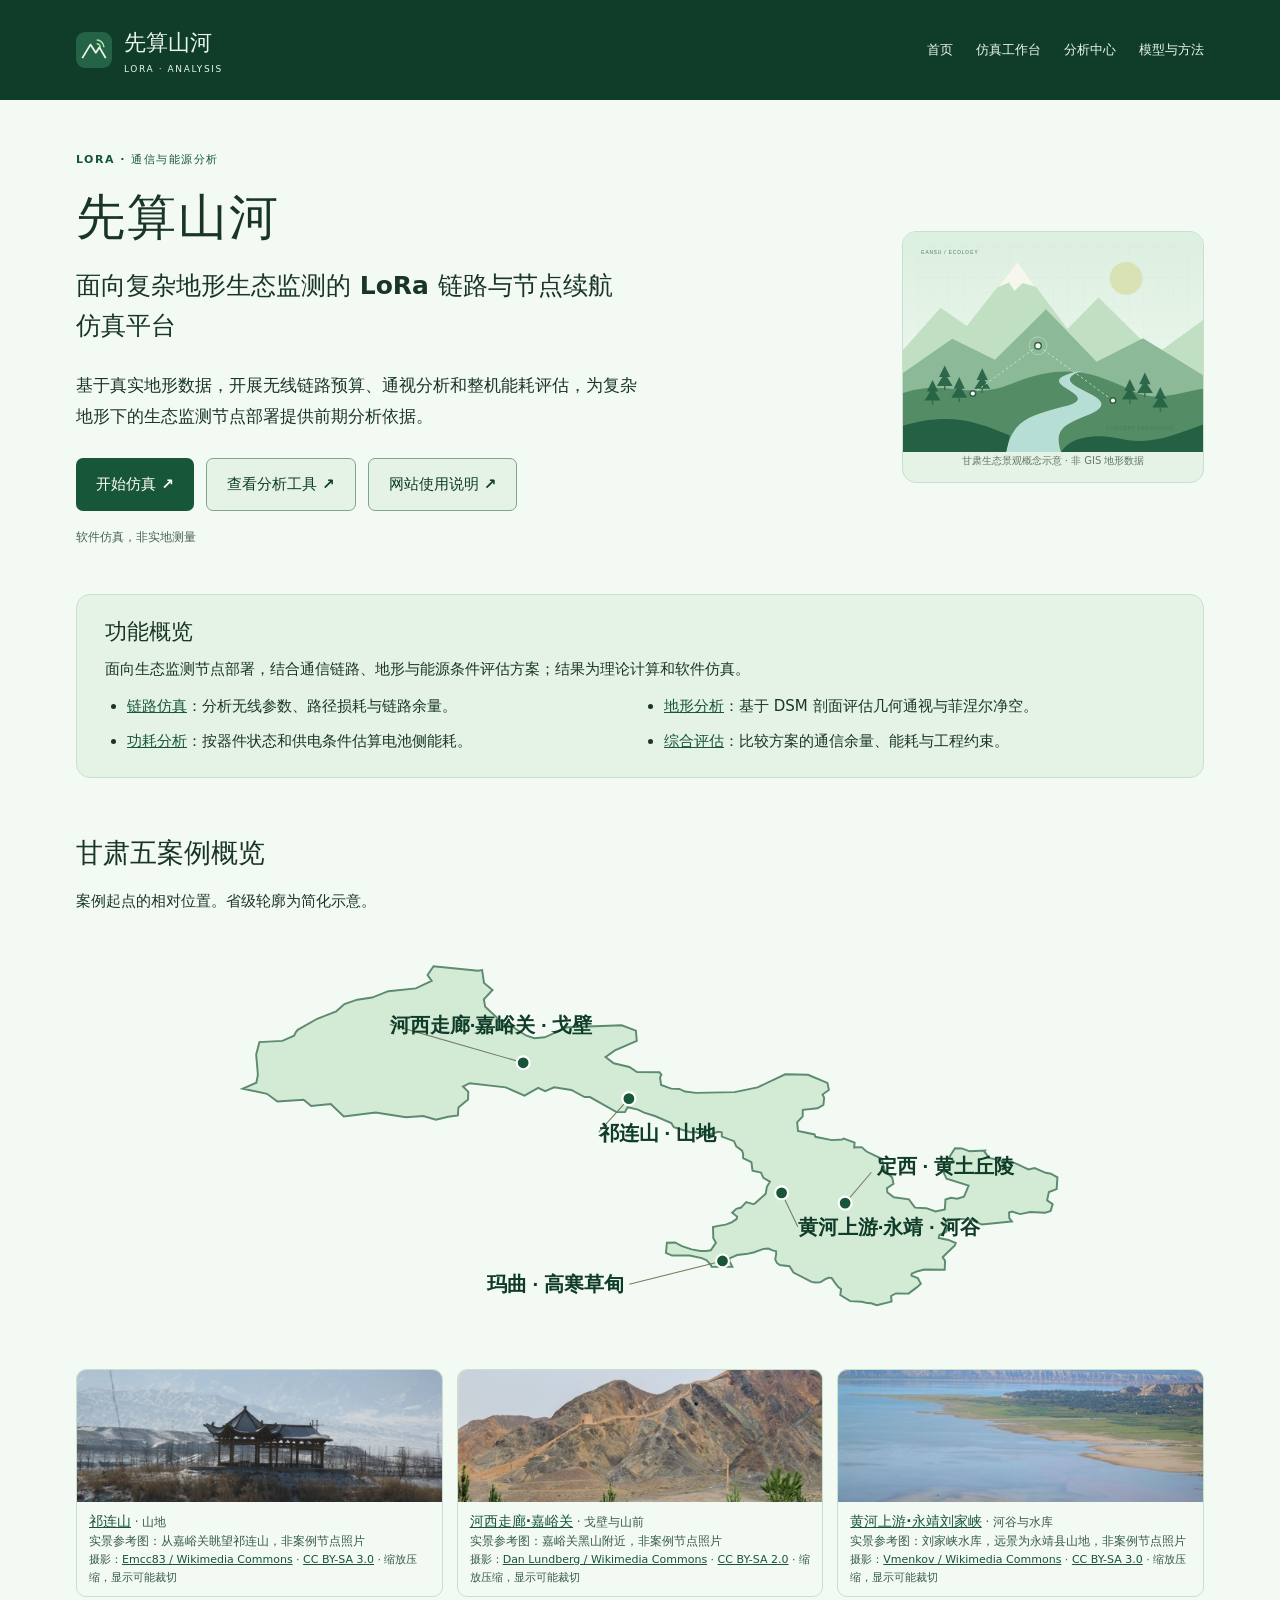
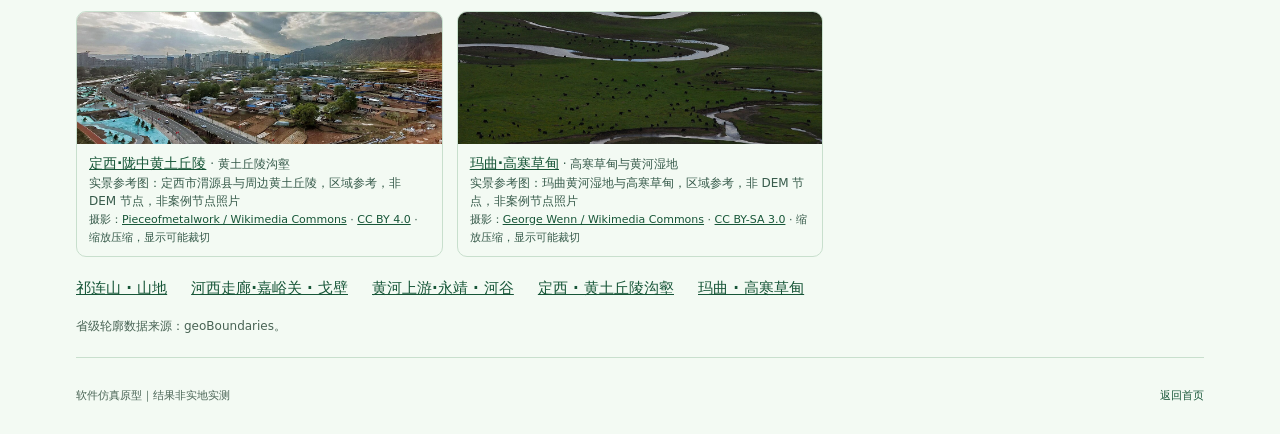
==== commit 5d29828d: "Apply a forest green site theme" ====
--- a/index.html
+++ b/index.html
@@ -1,4 +1,4 @@
-<!doctype html><html lang="zh-CN"><head><meta charset="utf-8"><meta name="viewport" content="width=device-width,initial-scale=1"><meta name="theme-color" content="#175b45"><title>先算山河——面向复杂地形生态监测的 LoRa 链路与节点续航仿真平台</title><link rel="icon" href="./assets/mark.svg" type="image/svg+xml"><link rel="stylesheet" href="./css/styles.css"><script type="module" src="./js/region-photos-home.js"></script></head><body><header class="site-header"><a class="brand" href="./index.html"><img src="./assets/mark.svg" width="36" height="36" alt=""><span>先算山河<small>LORA · ANALYSIS</small></span></a><nav aria-label="主导航"><a href="./index.html">首页</a><a href="./pages/link.html">仿真工作台</a><a href="./pages/assessment.html">分析中心</a><a href="./pages/about.html">模型与方法</a></nav></header><main id="main"><p id="workspace-status" class="storage-note" role="status"></p><section id="home" class="hero" aria-labelledby="hero-title">
+<!doctype html><html lang="zh-CN"><head><meta charset="utf-8"><meta name="viewport" content="width=device-width,initial-scale=1"><meta name="theme-color" content="#103c2a"><title>先算山河——面向复杂地形生态监测的 LoRa 链路与节点续航仿真平台</title><link rel="icon" href="./assets/mark.svg" type="image/svg+xml"><link rel="stylesheet" href="./css/styles.css"><script type="module" src="./js/region-photos-home.js"></script></head><body><header class="site-header"><a class="brand" href="./index.html"><img src="./assets/mark.svg" width="36" height="36" alt=""><span>先算山河<small>LORA · ANALYSIS</small></span></a><nav aria-label="主导航"><a href="./index.html">首页</a><a href="./pages/link.html">仿真工作台</a><a href="./pages/assessment.html">分析中心</a><a href="./pages/about.html">模型与方法</a></nav></header><main id="main"><p id="workspace-status" class="storage-note" role="status"></p><section id="home" class="hero" aria-labelledby="hero-title">
       <div class="hero-copy"><p class="eyebrow">LORA · 通信与能源分析</p><h1 id="hero-title">先算山河<span>面向复杂地形生态监测的 LoRa 链路与节点续航仿真平台</span></h1><p class="intro">基于真实地形数据，开展无线链路预算、通视分析和整机能耗评估，为复杂地形下的生态监测节点部署提供前期分析依据。</p><div class="hero-actions"><a class="button" href="./pages/link.html">开始仿真 ↗</a><a class="button secondary" href="./pages/assessment.html">查看分析工具 ↗</a><a class="button secondary" href="./pages/guide.html">网站使用说明 ↗</a></div><p class="disclaimer">软件仿真，非实地测量</p></div><figure class="hero-art"><img src="./assets/landscape.svg" alt="山地、林木与河谷的原创概念插画，不代表真实地理位置" width="640" height="470"><figcaption>甘肃生态景观概念示意 · 非 GIS 地形数据</figcaption></figure>
     </section><section class="quick-start" aria-labelledby="quick-start-title"><h2 id="quick-start-title">功能概览</h2><p>面向生态监测节点部署，结合通信链路、地形与能源条件评估方案；结果为理论计算和软件仿真。</p><ul><li><a href="./pages/link.html">链路仿真</a>：分析无线参数、路径损耗与链路余量。</li><li><a href="./pages/terrain.html">地形分析</a>：基于 DSM 剖面评估几何通视与菲涅尔净空。</li><li><a href="./pages/energy.html">功耗分析</a>：按器件状态和供电条件估算电池侧能耗。</li><li><a href="./pages/assessment.html">综合评估</a>：比较方案的通信余量、能耗与工程约束。</li></ul></section><div hidden><span id="simulator" hidden></span><span id="scenarios" hidden></span><span id="energy" hidden></span><span id="sources" hidden></span><span id="about" hidden></span></div><section class="case-map section">
   <h2>甘肃五案例概览</h2>
--- a/css/styles.css
+++ b/css/styles.css
@@ -1,13 +1,30 @@
-:root{color-scheme:light;--ink:#203d34;--green:#175b45;--muted:#61746c;--line:#dce6df;--paper:#f5f8f4;--radius:14px;font-family:"Microsoft YaHei","PingFang SC",system-ui,sans-serif;color:var(--ink);background:#fff;font-synthesis:none}
-*{box-sizing:border-box}html{scroll-behavior:smooth;scroll-padding-top:24px}body{margin:0;font-size:15px;line-height:1.8}a{color:var(--green);text-decoration:none}a:hover{text-decoration:underline}a:focus-visible,summary:focus-visible{outline:3px solid #b57a21;outline-offset:5px}img{display:block;max-width:100%;height:auto}p{margin:0 0 16px}h1,h2,h3{line-height:1.4;margin:0 0 16px}h2{font-size:27px}h3{font-size:18px}code{overflow-wrap:anywhere;font-size:.92em}section{scroll-margin-top:24px}.skip-link{position:fixed;top:-100px;left:16px;z-index:10;background:#fff;padding:10px}.skip-link:focus{top:8px}
-.site-header,main,footer{max-width:1200px;margin:auto;padding-inline:36px}.site-header{min-height:100px;display:flex;align-items:center;justify-content:space-between;gap:24px;border-bottom:1px solid var(--line)}.brand{display:flex;align-items:center;gap:12px;font-size:22px;font-weight:700;white-space:nowrap}.brand:hover{text-decoration:none}.brand small{display:block;font-size:9px;letter-spacing:1.6px;font-weight:500;line-height:1.5}.site-header nav{display:flex;gap:23px;flex-wrap:wrap;font-size:13px}.hero{display:grid;grid-template-columns:1.05fr 1fr;align-items:center;gap:32px;padding-block:64px 48px}.eyebrow{font-size:11px;letter-spacing:1.5px;color:var(--green);font-weight:700;margin-bottom:14px}h1{font-size:49px;letter-spacing:2px;margin-bottom:24px}h1 span{display:block;font-size:25px;letter-spacing:0;margin-top:14px;line-height:1.6}.intro{font-size:17px}.muted,.footnote{color:var(--muted)}.button{display:inline-flex;align-items:center;justify-content:space-between;gap:36px;background:var(--green);color:#fff;border-radius:7px;padding:12px 20px;margin-top:10px;font-weight:600}.button:hover{background:#0f4936;text-decoration:none}.disclaimer{font-size:12px;color:var(--muted);margin-top:16px}.hero-art{margin:0;background:#f2f6ee;border:1px solid #e5ecdf;border-radius:var(--radius);overflow:hidden}.hero-art img{width:100%}.hero-art figcaption{font-size:10px;color:#627665;text-align:center;padding:0 12px 12px}.notice{display:flex;align-items:baseline;gap:14px;border:1px solid #d8e5d8;border-radius:var(--radius);background:var(--paper);padding:22px 24px}.notice p{margin:3px 0 0;color:var(--muted);font-size:13px}.status-dot{width:8px;height:8px;flex-shrink:0;border-radius:50%;background:var(--green)}.section{padding-block:46px;border-bottom:1px solid var(--line)}.section-heading{display:flex;align-items:center;justify-content:space-between;gap:16px;margin-bottom:22px}.section-heading h2{margin-bottom:0}.badge{border:1px solid var(--line);background:#f8faf7;border-radius:30px;color:var(--muted);padding:4px 12px;font-size:11px;flex-shrink:0}.placeholder{display:flex;align-items:center;gap:24px;padding:28px;border:1px dashed #c5d3c9;border-radius:var(--radius);background:#fcfdfb}.placeholder h3{margin-bottom:8px}.placeholder p{margin:0;color:var(--muted);font-size:14px}.line-icon{font-size:42px;color:#749482;padding:8px}.runtime{font-size:12px;color:var(--muted);margin:12px 0 0}.card-grid{display:grid;grid-template-columns:repeat(3,minmax(0,1fr));gap:18px}.card{border:1px solid var(--line);border-radius:var(--radius);padding:28px 24px;border-top:4px solid #497c57;background:#f7faf5}.card.desert{border-top-color:#a18c54;background:#faf8f0}.card.valley{border-top-color:#608f99;background:#f3f8f9}.scenario-tag{display:block;font-size:11px;letter-spacing:1px;color:var(--muted);margin-bottom:24px}.card p{font-size:13px;color:var(--muted)}.card small{font-size:11px;color:var(--muted)}.footnote{font-size:12px;margin:14px 0 0}.source-copy{max-width:900px;color:var(--muted);font-size:14px}details{border-top:1px solid var(--line);padding-top:14px}summary{cursor:pointer;color:var(--green);font-weight:600}details p{margin-top:16px}.about{display:grid;grid-template-columns:1.2fr 1fr;gap:56px;font-size:14px}.about dl{margin:0}.about dl div{display:flex;justify-content:space-between;gap:20px;border-bottom:1px solid var(--line);padding:10px 0}.about dt{color:var(--muted)}.about dd{margin:0;white-space:nowrap}footer{display:flex;justify-content:space-between;gap:20px;padding-block:28px;color:var(--muted);font-size:11px}
+@import "./theme.css";
+
+:root{--radius:14px;font-family:"Microsoft YaHei","PingFang SC",system-ui,sans-serif;color:var(--ink);background:var(--wash);accent-color:var(--green);font-synthesis:none}
+*{box-sizing:border-box}html{scroll-behavior:smooth;scroll-padding-top:24px}body{margin:0;font-size:15px;line-height:1.8}a{color:var(--green);text-decoration:none}a:hover{text-decoration:underline}a:focus-visible,summary:focus-visible{outline:3px solid var(--green-accent);outline-offset:5px}img{display:block;max-width:100%;height:auto}p{margin:0 0 16px}h1,h2,h3{line-height:1.4;margin:0 0 16px}h2{font-size:27px}h3{font-size:18px}code{overflow-wrap:anywhere;font-size:.92em}section{scroll-margin-top:24px}.skip-link{position:fixed;top:-100px;left:16px;z-index:10;background:#fff;padding:10px}.skip-link:focus{top:8px}
+.site-header,main,footer{max-width:1200px;margin:auto;padding-inline:36px}.site-header {
+  max-width: none;
+  min-height: 100px;
+  display: flex;
+  align-items: center;
+  justify-content: space-between;
+  gap: 24px;
+  padding-inline: max(36px, calc((100% - 1128px) / 2));
+  border-bottom: 1px solid var(--green-deep);
+  background: var(--green-deep);
+  color: var(--green-on-dark);
+}
+.site-header a { color: inherit; }
+.site-header a:hover { color: var(--surface); }
+.site-header a:focus-visible { outline-color: var(--green-focus-on-dark); }
+.brand{display:flex;align-items:center;gap:12px;font-size:22px;font-weight:700;white-space:nowrap}.brand:hover{text-decoration:none}.brand small{display:block;font-size:9px;letter-spacing:1.6px;font-weight:500;line-height:1.5}.site-header nav{display:flex;gap:23px;flex-wrap:wrap;font-size:13px}.hero{display:grid;grid-template-columns:1.05fr 1fr;align-items:center;gap:32px;padding-block:64px 48px}.eyebrow{font-size:11px;letter-spacing:1.5px;color:var(--green);font-weight:700;margin-bottom:14px}h1{font-size:49px;letter-spacing:2px;margin-bottom:24px}h1 span{display:block;font-size:25px;letter-spacing:0;margin-top:14px;line-height:1.6}.intro{font-size:17px}.muted,.footnote{color:var(--muted)}.button{display:inline-flex;align-items:center;justify-content:space-between;gap:36px;background:var(--green);color:#fff;border-radius:7px;padding:12px 20px;margin-top:10px;font-weight:600}.button:hover{background:var(--green-hover);text-decoration:none}.disclaimer{font-size:12px;color:var(--muted);margin-top:16px}.hero-art{margin:0;background:var(--paper);border:1px solid var(--line);border-radius:var(--radius);overflow:hidden}.hero-art img{width:100%}.hero-art figcaption{font-size:10px;color:#627665;text-align:center;padding:0 12px 12px}.notice{display:flex;align-items:baseline;gap:14px;border:1px solid var(--line);border-radius:var(--radius);background:var(--paper);padding:22px 24px}.notice p{margin:3px 0 0;color:var(--muted);font-size:13px}.status-dot{width:8px;height:8px;flex-shrink:0;border-radius:50%;background:var(--green)}.section{padding-block:46px;border-bottom:1px solid var(--line)}.section-heading{display:flex;align-items:center;justify-content:space-between;gap:16px;margin-bottom:22px}.section-heading h2{margin-bottom:0}.badge{border:1px solid var(--line);background:#f8faf7;border-radius:30px;color:var(--muted);padding:4px 12px;font-size:11px;flex-shrink:0}.placeholder{display:flex;align-items:center;gap:24px;padding:28px;border:1px dashed var(--line-strong);border-radius:var(--radius);background:#fcfdfb}.placeholder h3{margin-bottom:8px}.placeholder p{margin:0;color:var(--muted);font-size:14px}.line-icon{font-size:42px;color:#749482;padding:8px}.runtime{font-size:12px;color:var(--muted);margin:12px 0 0}.card-grid{display:grid;grid-template-columns:repeat(3,minmax(0,1fr));gap:18px}.card{border:1px solid var(--line);border-radius:var(--radius);padding:28px 24px;border-top:4px solid #497c57;background:#f7faf5}.card.desert{border-top-color:#a18c54;background:#faf8f0}.card.valley{border-top-color:#608f99;background:#f3f8f9}.scenario-tag{display:block;font-size:11px;letter-spacing:1px;color:var(--muted);margin-bottom:24px}.card p{font-size:13px;color:var(--muted)}.card small{font-size:11px;color:var(--muted)}.footnote{font-size:12px;margin:14px 0 0}.source-copy{max-width:900px;color:var(--muted);font-size:14px}details{border-top:1px solid var(--line);padding-top:14px}summary{cursor:pointer;color:var(--green);font-weight:600}details p{margin-top:16px}.about{display:grid;grid-template-columns:1.2fr 1fr;gap:56px;font-size:14px}.about dl{margin:0}.about dl div{display:flex;justify-content:space-between;gap:20px;border-bottom:1px solid var(--line);padding:10px 0}.about dt{color:var(--muted)}.about dd{margin:0;white-space:nowrap}footer{display:flex;justify-content:space-between;gap:20px;padding-block:28px;color:var(--muted);font-size:11px}
 @media(max-width:900px){.site-header{align-items:flex-start;flex-direction:column;padding-block:20px;gap:18px}.hero{gap:22px;padding-top:42px}h1{font-size:40px}h1 span{font-size:21px}.card{padding:22px 18px}.card h3{font-size:16px}.about{gap:30px}}
 @media(max-width:640px){.site-header,main,footer{padding-inline:20px}.site-header nav{gap:8px 18px;font-size:12px}.hero{grid-template-columns:1fr;padding-block:32px}.hero-art{max-width:440px;width:100%;justify-self:center}h1{font-size:38px}h1 span{font-size:21px}.intro{font-size:16px}.hero-copy>.muted{font-size:14px}.section{padding-block:32px}.section-heading{align-items:flex-start;flex-direction:column;gap:12px}h2{font-size:23px}.card-grid,.about{grid-template-columns:1fr}.card{padding:22px}.scenario-tag{margin-bottom:14px}.placeholder{padding:22px;gap:12px;align-items:flex-start}.line-icon{font-size:28px;padding:0}.notice{padding:18px;gap:10px}footer{flex-direction:column;gap:6px}.about{gap:16px}}
 @media(prefers-reduced-motion:reduce){html{scroll-behavior:auto}}
-.sim-grid{display:grid;grid-template-columns:1fr 1fr;gap:25px}.form-grid{display:grid;grid-template-columns:repeat(2,minmax(0,1fr));gap:15px}label{display:flex;flex-direction:column;gap:5px;font-size:13px;font-weight:600}input,select,button{font:inherit}input,select{width:100%;min-width:0;border:1px solid #bacbc0;border-radius:6px;padding:9px 10px;color:#203d34;background:white}button{cursor:pointer;border:1px solid #175b45;color:#175b45;background:white;border-radius:6px;padding:9px 13px;font-weight:600}button:hover{background:#edf5ed}button:focus-visible,input:focus-visible,select:focus-visible{outline:3px solid #b57a21;outline-offset:2px}form details{margin-top:20px}form details .form-grid{margin-top:16px}.results,.chart-box{border:1px solid #dce6df;border-radius:14px;padding:24px;background:#f8fbf7}.metric{display:flex;justify-content:space-between;gap:15px;padding:10px 0;border-bottom:1px solid #dce6df;font-size:13px}.metric strong{text-align:right;color:#175b45}.error{color:#a33427;font-weight:700}.chart-box{margin-top:24px}.chart-wrap{height:360px;position:relative}.chart-wrap.short{height:230px}#scenario-values{font-size:12px;color:#61746c;margin-top:10px}.card button{margin-top:10px}#sources a{text-decoration:underline}#sources details{margin-top:16px}@media(max-width:640px){.sim-grid{grid-template-columns:1fr}.chart-wrap{height:310px}.chart-wrap.short{height:250px}.chart-box,.results{padding:16px}.form-grid{gap:12px}}
-.comparison-area{margin-top:42px;padding:26px;border:1px solid #cbded0;border-radius:14px;background:#f8fbf7}.scheme-controls{display:grid;grid-template-columns:1fr 1fr;gap:12px}.scheme-controls>div{display:flex;align-items:center;gap:8px;flex-wrap:wrap}.scheme-controls strong{margin-right:5px}.scheme-controls button,.export-controls button{font-size:13px}.export-controls{display:flex;gap:12px;flex-wrap:wrap;margin-top:20px}.export-controls button:first-child{color:#fff;background:#175b45}button:disabled{opacity:.45;cursor:not-allowed}.storage-note{font-size:12px;color:#61746c;margin:12px 0}.scheme-empty{background:white;border:1px solid #dce6df;border-radius:9px;padding:15px 18px;margin-top:12px;font-size:13px}.condition-note{color:#805721;background:#fff8e8;border-left:3px solid #be8b3b;padding:10px 14px;margin:15px 0;font-size:13px}.table-wrap{overflow-x:auto}table{border-collapse:collapse;width:100%;min-width:570px;font-size:13px;background:white}caption{text-align:left;color:#61746c;padding:8px 0}th,td{text-align:left;padding:10px;border-bottom:1px solid #e2e9e3}th{font-weight:600}.explanation{margin-top:22px;padding:16px 20px;border-left:3px solid #80a88c;background:#f3f8f3;font-size:13px}.explanation p{margin:8px 0 0;color:#61746c}.explanation a{text-decoration:underline}@media(max-width:640px){.comparison-area{padding:18px}.scheme-controls{grid-template-columns:1fr}}
-.analysis-area{margin-top:38px;padding:26px;border:1px solid #cbded0;background:#fbfdfb;border-radius:14px}.analysis-header{display:flex;align-items:start;justify-content:space-between;gap:12px}.analysis-header h3{font-size:23px;margin-bottom:10px}.analysis-selectors{display:grid;grid-template-columns:repeat(2,minmax(0,260px));gap:16px}.analysis-area .footnote{margin:12px 0;color:#52695e}.analysis-chart{height:300px;position:relative;margin-top:18px}.joint-analysis{border-top:1px solid #dce6df;margin-top:32px;padding-top:26px}.joint-charts{display:grid;grid-template-columns:repeat(3,minmax(0,1fr));gap:18px}.joint-charts>div{min-width:0;border:1px solid #dce6df;border-radius:9px;padding:12px;background:#fff}.joint-charts h4{margin:0;font-size:13px}.joint-chart{height:210px;position:relative}.matrix-analysis{margin-top:28px}.matrix-analysis table{min-width:860px}.matrix-analysis td,.matrix-analysis th{text-align:center;white-space:nowrap}.matrix-met{background:#e1f0e3}.matrix-low{background:#fff0de}.compact-range{appearance:auto;padding:0;border:0;accent-color:#175b45;height:20px;background:transparent}.analysis-area .table-wrap{margin-top:20px}.analysis-area table{min-width:950px}.analysis-area th,.analysis-area td{white-space:nowrap}.analysis-area caption{font-weight:600}@media(max-width:900px){.joint-charts{grid-template-columns:1fr 1fr}}@media(max-width:640px){.analysis-area{padding:16px}.analysis-header{flex-direction:column}.analysis-selectors,.joint-charts{grid-template-columns:1fr}.analysis-chart{height:280px}.joint-chart{height:190px}}
-.matrix-legend{display:flex;flex-wrap:wrap;gap:8px 18px;margin:12px 0;font-size:12px;font-weight:600}.legend-insufficient{color:#a82c30}.legend-low{color:#95621b}.legend-sufficient{color:#286c44}.matrix-insufficient{background:#fae5e3}.matrix-low{background:#fff0d4}.matrix-sufficient{background:#dff0e2}.analysis-area .matrix-cell{display:block;width:100%;min-width:58px;padding:8px 5px;background:transparent;border:2px solid transparent;color:#233f32;border-radius:5px;font-size:12px;font-weight:600}.analysis-area .matrix-cell:hover{background:#fff9}.analysis-area .matrix-cell[aria-pressed="true"]{border-color:#185c44;background:#fff;box-shadow:0 0 0 2px #c6decf}.analysis-area .matrix-cell:focus-visible{outline:3px solid #174a87;outline-offset:1px}.matrix-selected{margin:14px 0;background:#f0f7f1;border-left:3px solid #387b52;padding:12px;font-size:13px}.calculation-panel{margin-top:22px;border:1px solid #dce6df;border-radius:12px;padding:18px 20px;background:#fbfdfb}.calculation-panel>summary{font-weight:700}.calculation-panel>p{margin:10px 0;color:#61746c;font-size:13px}.calculation-item{border-top:1px solid #e1eae3;padding:12px 0}.calculation-item h4{margin:0 0 5px;font-size:14px}.calculation-item p{white-space:pre-wrap;overflow-wrap:anywhere;color:#425b4d;font-size:13px;margin:0;line-height:1.7}
+.sim-grid{display:grid;grid-template-columns:1fr 1fr;gap:25px}.form-grid{display:grid;grid-template-columns:repeat(2,minmax(0,1fr));gap:15px}label{display:flex;flex-direction:column;gap:5px;font-size:13px;font-weight:600}input,select,button{font:inherit}input,select{width:100%;min-width:0;border:1px solid var(--line-strong);border-radius:6px;padding:9px 10px;color:var(--ink);background:white}button{cursor:pointer;border:1px solid var(--green);color:var(--green);background:white;border-radius:6px;padding:9px 13px;font-weight:600}button:hover{background:var(--paper)}button:focus-visible,input:focus-visible,select:focus-visible{outline:3px solid var(--green-accent);outline-offset:2px}form details{margin-top:20px}form details .form-grid{margin-top:16px}.results,.chart-box{border:1px solid var(--line);border-radius:14px;padding:24px;background:var(--surface)}.metric{display:flex;justify-content:space-between;gap:15px;padding:10px 0;border-bottom:1px solid var(--line);font-size:13px}.metric strong{text-align:right;color:var(--green)}.error{color:#a33427;font-weight:700}.chart-box{margin-top:24px}.chart-wrap{height:360px;position:relative}.chart-wrap.short{height:230px}#scenario-values{font-size:12px;color:var(--muted);margin-top:10px}.card button{margin-top:10px}#sources a{text-decoration:underline}#sources details{margin-top:16px}@media(max-width:640px){.sim-grid{grid-template-columns:1fr}.chart-wrap{height:310px}.chart-wrap.short{height:250px}.chart-box,.results{padding:16px}.form-grid{gap:12px}}
+.comparison-area{margin-top:42px;padding:26px;border:1px solid var(--line);border-radius:14px;background:var(--wash)}.scheme-controls{display:grid;grid-template-columns:1fr 1fr;gap:12px}.scheme-controls>div{display:flex;align-items:center;gap:8px;flex-wrap:wrap}.scheme-controls strong{margin-right:5px}.scheme-controls button,.export-controls button{font-size:13px}.export-controls{display:flex;gap:12px;flex-wrap:wrap;margin-top:20px}.export-controls button:first-child{color:#fff;background:var(--green)}button:disabled{opacity:.45;cursor:not-allowed}.storage-note{font-size:12px;color:var(--muted);margin:12px 0}.scheme-empty{background:white;border:1px solid var(--line);border-radius:9px;padding:15px 18px;margin-top:12px;font-size:13px}.condition-note{color:#805721;background:#fff8e8;border-left:3px solid #be8b3b;padding:10px 14px;margin:15px 0;font-size:13px}.table-wrap{overflow-x:auto}table{border-collapse:collapse;width:100%;min-width:570px;font-size:13px;background:white}caption{text-align:left;color:var(--muted);padding:8px 0}th,td{text-align:left;padding:10px;border-bottom:1px solid var(--line)}th{font-weight:600}.explanation{margin-top:22px;padding:16px 20px;border-left:3px solid var(--line-strong);background:var(--paper);font-size:13px}.explanation p{margin:8px 0 0;color:var(--muted)}.explanation a{text-decoration:underline}@media(max-width:640px){.comparison-area{padding:18px}.scheme-controls{grid-template-columns:1fr}}
+.analysis-area{margin-top:38px;padding:26px;border:1px solid var(--line);background:var(--wash);border-radius:14px}.analysis-header{display:flex;align-items:start;justify-content:space-between;gap:12px}.analysis-header h3{font-size:23px;margin-bottom:10px}.analysis-selectors{display:grid;grid-template-columns:repeat(2,minmax(0,260px));gap:16px}.analysis-area .footnote{margin:12px 0;color:var(--muted)}.analysis-chart{height:300px;position:relative;margin-top:18px}.joint-analysis{border-top:1px solid var(--line);margin-top:32px;padding-top:26px}.joint-charts{display:grid;grid-template-columns:repeat(3,minmax(0,1fr));gap:18px}.joint-charts>div{min-width:0;border:1px solid var(--line);border-radius:9px;padding:12px;background:#fff}.joint-charts h4{margin:0;font-size:13px}.joint-chart{height:210px;position:relative}.matrix-analysis{margin-top:28px}.matrix-analysis table{min-width:860px}.matrix-analysis td,.matrix-analysis th{text-align:center;white-space:nowrap}.matrix-met{background:var(--green-soft)}.matrix-low{background:#fff0de}.compact-range{appearance:auto;padding:0;border:0;accent-color:var(--green);height:20px;background:transparent}.analysis-area .table-wrap{margin-top:20px}.analysis-area table{min-width:950px}.analysis-area th,.analysis-area td{white-space:nowrap}.analysis-area caption{font-weight:600}@media(max-width:900px){.joint-charts{grid-template-columns:1fr 1fr}}@media(max-width:640px){.analysis-area{padding:16px}.analysis-header{flex-direction:column}.analysis-selectors,.joint-charts{grid-template-columns:1fr}.analysis-chart{height:280px}.joint-chart{height:190px}}
+.matrix-legend{display:flex;flex-wrap:wrap;gap:8px 18px;margin:12px 0;font-size:12px;font-weight:600}.legend-insufficient{color:#a82c30}.legend-low{color:#95621b}.legend-sufficient{color:#286c44}.matrix-insufficient{background:#fae5e3}.matrix-low{background:#fff0d4}.matrix-sufficient{background:var(--green-soft)}.analysis-area .matrix-cell{display:block;width:100%;min-width:58px;padding:8px 5px;background:transparent;border:2px solid transparent;color:#233f32;border-radius:5px;font-size:12px;font-weight:600}.analysis-area .matrix-cell:hover{background:#fff9}.analysis-area .matrix-cell[aria-pressed="true"]{border-color:var(--green);background:#fff;box-shadow:0 0 0 2px var(--green-soft)}.analysis-area .matrix-cell:focus-visible{outline:3px solid var(--green-accent);outline-offset:1px}.matrix-selected{margin:14px 0;background:var(--paper);border-left:3px solid #387b52;padding:12px;font-size:13px}.calculation-panel{margin-top:22px;border:1px solid var(--line);border-radius:12px;padding:18px 20px;background:var(--wash)}.calculation-panel>summary{font-weight:700}.calculation-panel>p{margin:10px 0;color:var(--muted);font-size:13px}.calculation-item{border-top:1px solid var(--line);padding:12px 0}.calculation-item h4{margin:0 0 5px;font-size:14px}.calculation-item p{white-space:pre-wrap;overflow-wrap:anywhere;color:#425b4d;font-size:13px;margin:0;line-height:1.7}
 
 body[data-page] main > section,body[data-page] main > .notice{display:none}
 body[data-page="home"] #home,body[data-page="home"] .notice,body[data-page="link"] #simulator,body[data-page="link"] #scenarios,body[data-page="terrain"] #terrain,body[data-page="energy"] #energy,body[data-page="assessment"] #energy,body[data-page="about"] #sources,body[data-page="about"] #about{display:block}
@@ -17,40 +34,40 @@
 body[data-page="assessment"] .comparison-area{margin-top:0}
 body[data-page="terrain"] #terrain{min-height:50vh}
 .site-header nav span[hidden]{display:none}
-.system-tabs{display:flex;flex-wrap:wrap;gap:8px;margin:16px 0 24px}#sys-device,#sys-cycle,#sys-result{min-width:0}#sys-form{margin:20px 0}#sys-diagnostics p{padding:8px 12px;background:#f7f6ed;border-left:3px solid #b48a40;font-size:13px}#sys-results{white-space:pre-wrap;overflow-wrap:anywhere;padding:16px;background:#f2f8f3;border-radius:10px}#sys-timeline{padding:14px;background:#f8fbf7;white-space:normal}
-#device-list fieldset,#phase-list fieldset{border:1px solid #dce6df;border-radius:10px;padding:14px;margin:12px 0;min-width:0}#device-list fieldset{display:flex;flex-wrap:wrap;align-items:end;gap:12px}#device-list label{flex:1 1 170px}.custom-member{display:grid;grid-template-columns:minmax(150px,1fr) minmax(130px,1fr) minmax(110px,1fr);gap:10px;align-items:end;margin:10px 0}.custom-member label:has(input[type=checkbox]){display:flex;flex-direction:row;align-items:center;overflow-wrap:anywhere}.custom-member input[type=checkbox],#phase-list input[type=checkbox]{width:auto;flex:none}.custom-member input:disabled{background:#edf1ed}.custom-member label{min-width:0}#phase-list fieldset>label{margin:8px 0}#custom-status,#phase-status{color:#895c18;font-weight:600;overflow-wrap:anywhere}@media(max-width:640px){.custom-member{grid-template-columns:1fr 1fr}.custom-member label:first-child{grid-column:1/-1}}
+.system-tabs{display:flex;flex-wrap:wrap;gap:8px;margin:16px 0 24px}#sys-device,#sys-cycle,#sys-result{min-width:0}#sys-form{margin:20px 0}#sys-diagnostics p{padding:8px 12px;background:#f7f6ed;border-left:3px solid #b48a40;font-size:13px}#sys-results{white-space:pre-wrap;overflow-wrap:anywhere;padding:16px;background:var(--paper);border-radius:10px}#sys-timeline{padding:14px;background:var(--wash);white-space:normal}
+#device-list fieldset,#phase-list fieldset{border:1px solid var(--line);border-radius:10px;padding:14px;margin:12px 0;min-width:0}#device-list fieldset{display:flex;flex-wrap:wrap;align-items:end;gap:12px}#device-list label{flex:1 1 170px}.custom-member{display:grid;grid-template-columns:minmax(150px,1fr) minmax(130px,1fr) minmax(110px,1fr);gap:10px;align-items:end;margin:10px 0}.custom-member label:has(input[type=checkbox]){display:flex;flex-direction:row;align-items:center;overflow-wrap:anywhere}.custom-member input[type=checkbox],#phase-list input[type=checkbox]{width:auto;flex:none}.custom-member input:disabled{background:#edf1ed}.custom-member label{min-width:0}#phase-list fieldset>label{margin:8px 0}#custom-status,#phase-status{color:#895c18;font-weight:600;overflow-wrap:anywhere}@media(max-width:640px){.custom-member{grid-template-columns:1fr 1fr}.custom-member label:first-child{grid-column:1/-1}}
 [hidden]{display:none!important}
-.terrain-modes{display:flex;flex-wrap:wrap;gap:10px;margin:16px 0}.terrain-layout{display:grid;grid-template-columns:minmax(0,1fr) minmax(0,1fr);gap:28px}.terrain-layout section{border:1px solid #dce6df;border-radius:12px;padding:18px;margin:16px 0}.terrain-layout label{margin:10px 0}.terrain-layout h2{font-size:20px}.terrain-layout #metadata{font-size:13px;overflow-wrap:anywhere;color:#52695e;margin:12px 0}@media(max-width:768px){.terrain-layout{grid-template-columns:1fr}}
+.terrain-modes{display:flex;flex-wrap:wrap;gap:10px;margin:16px 0}.terrain-layout{display:grid;grid-template-columns:minmax(0,1fr) minmax(0,1fr);gap:28px}.terrain-layout section{border:1px solid var(--line);border-radius:12px;padding:18px;margin:16px 0;background:var(--surface)}.terrain-layout label{margin:10px 0}.terrain-layout h2{font-size:20px}.terrain-layout #metadata{font-size:13px;overflow-wrap:anywhere;color:var(--muted);margin:12px 0}@media(max-width:768px){.terrain-layout{grid-template-columns:1fr}}
 
 .terrain-layout>div,.terrain-layout section,.terrain-layout .chart-wrap{min-width:0;max-width:100%}.terrain-layout canvas{max-width:100%}
 
 .terrain-layout .quality-check{display:flex;flex-direction:row;align-items:flex-start;gap:8px;line-height:1.5;margin:14px 0}.terrain-layout .quality-check input{width:auto;flex:none;margin-top:4px}
-.quick-start{max-width:1200px;margin:0 auto 36px;padding:22px 28px;border:1px solid #dce6df;border-radius:14px;background:#f8fbf7}.quick-start h2{font-size:22px;margin:0 0 8px}.quick-start p{margin:0 0 10px}.quick-start ul{display:grid;grid-template-columns:repeat(2,minmax(0,1fr));gap:8px 26px;padding-left:22px;margin:0}.quick-start a{color:#175b45;font-weight:700;text-decoration:underline}.help-field{min-width:0}.inline-help{display:block;min-width:0;margin:4px 0}.inline-help summary{display:inline-flex;align-items:center;justify-content:center;width:28px;height:28px;border:1px solid #7aa58e;border-radius:50%;background:#fff;color:#175b45;cursor:pointer;font-weight:700;list-style:none}.inline-help summary::-webkit-details-marker{display:none}.inline-help summary:focus-visible{outline:3px solid #b57a21;outline-offset:2px}.inline-help p{margin:6px 0 10px;padding:10px;border-radius:8px;background:#edf5ed;color:#294739;font-size:13px;line-height:1.5;overflow-wrap:anywhere}.help-row{display:flex;flex-wrap:wrap;gap:6px 10px;align-items:flex-start}.help-row .inline-help[open]{flex-basis:100%}.result-understanding{font-size:13px;color:#52695e;line-height:1.6}.result-understanding:empty{display:none}@media(max-width:640px){.quick-start{margin:0 16px 24px;padding:16px}.quick-start ul{grid-template-columns:1fr}}
+.quick-start{max-width:1200px;margin:0 auto 36px;padding:22px 28px;border:1px solid var(--line);border-radius:14px;background:var(--paper)}.quick-start h2{font-size:22px;margin:0 0 8px}.quick-start p{margin:0 0 10px}.quick-start ul{display:grid;grid-template-columns:repeat(2,minmax(0,1fr));gap:8px 26px;padding-left:22px;margin:0}.quick-start a{color:var(--green);font-weight:700;text-decoration:underline}.help-field{min-width:0}.inline-help{display:block;min-width:0;margin:4px 0}.inline-help summary{display:inline-flex;align-items:center;justify-content:center;width:28px;height:28px;border:1px solid var(--line-strong);border-radius:50%;background:#fff;color:var(--green);cursor:pointer;font-weight:700;list-style:none}.inline-help summary::-webkit-details-marker{display:none}.inline-help summary:focus-visible{outline:3px solid var(--green-accent);outline-offset:2px}.inline-help p{margin:6px 0 10px;padding:10px;border-radius:8px;background:var(--paper);color:#294739;font-size:13px;line-height:1.5;overflow-wrap:anywhere}.help-row{display:flex;flex-wrap:wrap;gap:6px 10px;align-items:flex-start}.help-row .inline-help[open]{flex-basis:100%}.result-understanding{font-size:13px;color:var(--muted);line-height:1.6}.result-understanding:empty{display:none}@media(max-width:640px){.quick-start{margin:0 16px 24px;padding:16px}.quick-start ul{grid-template-columns:1fr}}
 .inline-help summary{width:auto;min-width:28px;padding:0 7px;gap:5px}.inline-help summary span{font-size:12px;font-weight:600}.help-row .inline-help[open]{min-width:0;max-width:100%}
-.case-map img{display:block;width:100%;height:auto;max-height:420px;object-fit:contain}.case-links{display:flex;flex-wrap:wrap;gap:10px 24px;margin-top:12px}.case-links a{text-decoration:underline;color:#175b45;font-weight:600}.case-stats{display:grid;grid-template-columns:repeat(2,minmax(0,1fr));gap:10px;margin:14px 0}.case-stats div{min-width:0;padding:10px;background:#f4f8f4;border-radius:8px}.case-stats dt{font-size:12px;color:#60756b}.case-stats dd{margin:3px 0 0;overflow-wrap:anywhere;font-weight:600}.terrain-location svg{display:block;max-width:100%;width:100%;height:140px}.model-flow{margin:20px 0;padding:16px;background:#f4f8f4;border-radius:12px}.model-flow ol{list-style:none;display:flex;gap:10px;flex-wrap:wrap;margin:0;padding:0}.model-flow li{flex:1 1 135px;border-left:3px solid #80a88c;padding:8px;background:white}.model-flow span{display:block;font-size:12px;color:#60756b}.model-flow p{font-size:12px}.case-map .footnote{font-size:12px}@media(max-width:640px){.case-stats{grid-template-columns:1fr}.case-links{flex-direction:column;gap:8px}}
+.case-map img{display:block;width:100%;height:auto;max-height:420px;object-fit:contain}.case-links{display:flex;flex-wrap:wrap;gap:10px 24px;margin-top:12px}.case-links a{text-decoration:underline;color:var(--green);font-weight:600}.case-stats{display:grid;grid-template-columns:repeat(2,minmax(0,1fr));gap:10px;margin:14px 0}.case-stats div{min-width:0;padding:10px;background:var(--paper);border-radius:8px}.case-stats dt{font-size:12px;color:var(--muted)}.case-stats dd{margin:3px 0 0;overflow-wrap:anywhere;font-weight:600}.terrain-location svg{display:block;max-width:100%;width:100%;height:140px}.model-flow{margin:20px 0;padding:16px;background:var(--paper);border-radius:12px}.model-flow ol{list-style:none;display:flex;gap:10px;flex-wrap:wrap;margin:0;padding:0}.model-flow li{flex:1 1 135px;border-left:3px solid var(--line-strong);padding:8px;background:white}.model-flow span{display:block;font-size:12px;color:var(--muted)}.model-flow p{font-size:12px}.case-map .footnote{font-size:12px}@media(max-width:640px){.case-stats{grid-template-columns:1fr}.case-links{flex-direction:column;gap:8px}}
 .model-flow li:not(:last-child)::after{content:" →";color:#447b62;font-weight:bold}
 /* D2 responsive refinements: display only; all model data remain unchanged. */
 [hidden]{display:none!important}
-.terrain-legend{display:flex;flex-wrap:wrap;gap:5px 12px;margin:8px 0 10px}.terrain-legend button{display:inline-flex;align-items:center;gap:5px;padding:2px 3px;border:0;border-radius:3px;font-size:12px;font-weight:500;line-height:1.4}.terrain-legend button[aria-pressed="false"]{opacity:.45;text-decoration:line-through}.terrain-legend i{width:18px;flex:none;border-top:3px solid #176448}.terrain-legend .line-sight{border-color:#364d85}.terrain-legend .line-fresnel{border-color:#a77320;border-top-style:dashed}.terrain-legend .dot-antenna,.terrain-legend .dot-obstacle{width:9px;height:9px;border:0;border-radius:50%;background:#b87925}.terrain-legend .dot-obstacle{background:#ad3d2c}
-.curvature-current{font-size:12px;color:#52695e;margin:4px 0;line-height:1.4}.table-scroll-hint{font-size:12px;color:#375d4b;margin:12px 0 4px}.table-wrap:focus-visible{outline:3px solid #b57a21;outline-offset:2px}.table-wrap th,.table-wrap td{min-width:90px}.range-field input[type=range]{box-sizing:border-box;margin-inline:0;max-width:100%}
+.terrain-legend{display:flex;flex-wrap:wrap;gap:5px 12px;margin:8px 0 10px}.terrain-legend button{display:inline-flex;align-items:center;gap:5px;padding:2px 3px;border:0;border-radius:3px;font-size:12px;font-weight:500;line-height:1.4}.terrain-legend button[aria-pressed="false"]{opacity:.45;text-decoration:line-through}.terrain-legend i{width:18px;flex:none;border-top:3px solid var(--green)}.terrain-legend .line-sight{border-color:#364d85}.terrain-legend .line-fresnel{border-color:#a77320;border-top-style:dashed}.terrain-legend .dot-antenna,.terrain-legend .dot-obstacle{width:9px;height:9px;border:0;border-radius:50%;background:#b87925}.terrain-legend .dot-obstacle{background:#ad3d2c}
+.curvature-current{font-size:12px;color:var(--muted);margin:4px 0;line-height:1.4}.table-scroll-hint{font-size:12px;color:#375d4b;margin:12px 0 4px}.table-wrap:focus-visible{outline:3px solid var(--green-accent);outline-offset:2px}.table-wrap th,.table-wrap td{min-width:90px}.range-field input[type=range]{box-sizing:border-box;margin-inline:0;max-width:100%}
 @media(min-width:1100px){.table-scroll-hint{display:none}}
 @media(max-width:640px){.site-header nav{display:grid;grid-template-columns:repeat(3,minmax(0,1fr));width:100%;gap:2px 8px}.site-header nav a{min-height:36px;display:flex;align-items:center}.terrain-layout .form-grid>.help-field:has(#radio-curvature){grid-column:1/-1}.terrain-layout #radio-curvature{width:100%}.terrain-legend{gap:4px 8px}.terrain-legend button{font-size:12px}.terrain-layout .chart-wrap{height:310px}.terrain-layout .form-grid label,.system-energy label{line-height:1.45}.case-links a{font-size:14px}.case-stats div{padding:8px 10px}}
 /* Product navigation keeps existing models and routes intact. */
-.hero{padding-block:38px 30px}.hero-art{max-width:460px;justify-self:end}.hero-actions{display:flex;flex-wrap:wrap;gap:12px}.button.secondary{background:#fff;color:#175b45;border:1px solid #175b45}.product-subnav h1{font-size:32px;margin:12px 0}.product-subnav nav,.analysis-tabs{display:flex;flex-wrap:wrap;gap:8px;margin:12px 0}.product-subnav a,.analysis-tabs a{display:inline-block;padding:8px 12px;border:1px solid #c5d9c9;border-radius:6px;color:#175b45;font-size:14px}.workbench .analysis-area{display:none}.analysis-only #simulator> :not(.analysis-area),.analysis-only #scenarios{display:none}.analysis-only #simulator{padding-top:0}.analysis-only .analysis-area{margin-top:0}.analysis-only .analysis-area>.matrix-analysis{display:none}html[data-analysis-view="sensitivity"] .analysis-only .joint-analysis{display:none}html[data-analysis-view="joint"] .analysis-only .analysis-area> :not(.joint-analysis){display:none}html[data-analysis-view="matrix"] .analysis-only .analysis-area> :not(.matrix-analysis){display:none}html[data-analysis-view="matrix"] .analysis-only .analysis-area>.matrix-analysis{display:block}.methods{max-width:900px}.methods p{line-height:1.7}.methods h3{margin-top:22px}.case-map{padding-block:20px}.site-header nav a{white-space:nowrap}@media(max-width:640px){.site-header nav{grid-template-columns:repeat(2,minmax(0,1fr))}.hero-art{max-width:340px;justify-self:center}.product-subnav h1{font-size:27px}.analysis-tabs a{flex:1 1 42%;text-align:center}}
-.region-photo-grid{display:grid;grid-template-columns:repeat(3,minmax(0,1fr));gap:14px;margin:18px 0}.region-photo{margin:0;border:1px solid #dce6df;border-radius:10px;overflow:hidden;background:#f8fbf7;min-width:0}.region-photo img{display:block;width:100%;height:132px;object-fit:cover}.region-photo figcaption{padding:9px 12px;color:#375b4b;font-size:12px;line-height:1.5;overflow-wrap:anywhere}.region-photo figcaption strong{font-size:14px;color:#173e30}.region-photo figcaption a{text-decoration:underline}.region-photo figcaption small{font-size:11px}.terrain-photo{max-width:390px;margin:12px 0}.terrain-photo h4{margin:0 0 8px}.terrain-photo .region-photo img{height:130px}.terrain-photo p{font-size:12px;color:#52695e;line-height:1.5;margin:6px 0 12px}@media(max-width:640px){.region-photo-grid{grid-template-columns:1fr;gap:10px}.region-photo-grid .region-photo{display:grid;grid-template-columns:110px minmax(0,1fr)}.region-photo-grid .region-photo img{width:110px;height:100%;min-height:100px}.region-photo-grid .region-photo figcaption{padding:7px 9px}}
-.methods-directory{display:flex;flex-wrap:wrap;gap:8px;margin:10px 0 24px}.methods-directory a{padding:7px 11px;border:1px solid #c5d9c9;border-radius:6px;color:#175b45}.methods dl{display:grid;grid-template-columns:minmax(160px,240px) 1fr;gap:7px 14px;font-size:13px}.methods dd{margin:0}.methods .region-photo{max-width:420px;margin:12px 0}.terrain-method-link{font-size:13px;color:#52695e}.terrain-method-link a,.simple-energy summary{color:#175b45;text-decoration:underline}.simple-energy{padding:16px;border:1px solid #dce6df;border-radius:12px}.simple-energy summary{font-size:16px}.simple-energy .section-heading{margin-top:18px}#sys-diagnostics p{font-size:13px;line-height:1.5;margin:6px 0}.terrain-layout #terrain-plot{margin:12px 0 18px}.terrain-layout #terrain-location{border-top:1px solid #dce6df;padding-top:12px}.system-tabs button{min-height:44px}@media(max-width:640px){.methods dl{grid-template-columns:1fr}.methods dd{margin-bottom:8px}}
-.system-tabs button[aria-pressed="true"]{background:#175b45;color:#fff}.system-tabs{display:flex;flex-wrap:wrap;gap:8px}
-.terrain-import{border:1px solid #dce6df;border-radius:12px;padding:18px;margin:16px 0}.scenario-cards{display:grid;grid-template-columns:repeat(3,minmax(0,1fr));gap:12px}.scenario-card{min-width:0;border:1px solid #d6e3d9;border-radius:10px;background:#fff;overflow:hidden}.scenario-card button{display:flex;width:100%;min-width:0;align-items:center;gap:10px;border:2px solid transparent;background:transparent;text-align:left;color:#173e30;padding:6px;border-radius:8px}.scenario-card button[aria-pressed="true"]{border-color:#287858;background:#edf7ef}.scenario-card button:disabled{opacity:.65;cursor:wait}.scenario-card img{width:100px;height:64px;object-fit:cover;border-radius:5px;flex:none}.scenario-card span{min-width:0}.scenario-card strong,.scenario-card button small{display:block;line-height:1.35}.scenario-card button small{font-size:12px;font-weight:400;color:#536b5c;margin-top:4px}.scenario-credit{display:block;font-size:11px;padding:0 8px 7px;color:#516b5d}.scenario-credit a{text-decoration:underline}.sr-only{position:absolute!important;width:1px!important;height:1px!important;overflow:hidden!important;clip-path:inset(50%)}@media(max-width:900px){.scenario-cards{grid-template-columns:repeat(3,minmax(165px,1fr));overflow-x:auto;padding-bottom:6px}.scenario-card img{width:64px;height:55px}.scenario-card button{font-size:13px}}@media(max-width:768px){.terrain-layout>div:nth-child(2){order:-1}.terrain-layout section{margin:10px 0}.terrain-import{padding:12px}.scenario-cards{scroll-snap-type:x proximity}.scenario-card{scroll-snap-align:start}}
+.hero{padding-block:38px 30px}.hero-art{max-width:460px;justify-self:end}.hero-actions{display:flex;flex-wrap:wrap;gap:12px}.button.secondary{background:var(--paper);color:var(--green-deep);border:1px solid var(--line-strong)}.button.secondary:hover{background:var(--green-soft)}.product-subnav h1{font-size:32px;margin:12px 0}.product-subnav nav,.analysis-tabs{display:flex;flex-wrap:wrap;gap:8px;margin:12px 0}.product-subnav a,.analysis-tabs a{display:inline-block;padding:8px 12px;border:1px solid var(--line);border-radius:6px;background:var(--paper);color:var(--green);font-size:14px}.product-subnav a:hover,.analysis-tabs a:hover{background:var(--green-soft)}.workbench .analysis-area{display:none}.analysis-only #simulator> :not(.analysis-area),.analysis-only #scenarios{display:none}.analysis-only #simulator{padding-top:0}.analysis-only .analysis-area{margin-top:0}.analysis-only .analysis-area>.matrix-analysis{display:none}html[data-analysis-view="sensitivity"] .analysis-only .joint-analysis{display:none}html[data-analysis-view="joint"] .analysis-only .analysis-area> :not(.joint-analysis){display:none}html[data-analysis-view="matrix"] .analysis-only .analysis-area> :not(.matrix-analysis){display:none}html[data-analysis-view="matrix"] .analysis-only .analysis-area>.matrix-analysis{display:block}.methods{max-width:900px}.methods p{line-height:1.7}.methods h3{margin-top:22px}.case-map{padding-block:20px}.site-header nav a{white-space:nowrap}@media(max-width:640px){.site-header nav{grid-template-columns:repeat(2,minmax(0,1fr))}.hero-art{max-width:340px;justify-self:center}.product-subnav h1{font-size:27px}.analysis-tabs a{flex:1 1 42%;text-align:center}}
+.region-photo-grid{display:grid;grid-template-columns:repeat(3,minmax(0,1fr));gap:14px;margin:18px 0}.region-photo{margin:0;border:1px solid var(--line);border-radius:10px;overflow:hidden;background:var(--wash);min-width:0}.region-photo img{display:block;width:100%;height:132px;object-fit:cover}.region-photo figcaption{padding:9px 12px;color:#375b4b;font-size:12px;line-height:1.5;overflow-wrap:anywhere}.region-photo figcaption strong{font-size:14px;color:var(--green-deep)}.region-photo figcaption a{text-decoration:underline}.region-photo figcaption small{font-size:11px}.terrain-photo{max-width:390px;margin:12px 0}.terrain-photo h4{margin:0 0 8px}.terrain-photo .region-photo img{height:130px}.terrain-photo p{font-size:12px;color:var(--muted);line-height:1.5;margin:6px 0 12px}@media(max-width:640px){.region-photo-grid{grid-template-columns:1fr;gap:10px}.region-photo-grid .region-photo{display:grid;grid-template-columns:110px minmax(0,1fr)}.region-photo-grid .region-photo img{width:110px;height:100%;min-height:100px}.region-photo-grid .region-photo figcaption{padding:7px 9px}}
+.methods-directory{display:flex;flex-wrap:wrap;gap:8px;margin:10px 0 24px}.methods-directory a{padding:7px 11px;border:1px solid var(--line);border-radius:6px;color:var(--green)}.methods dl{display:grid;grid-template-columns:minmax(160px,240px) 1fr;gap:7px 14px;font-size:13px}.methods dd{margin:0}.methods .region-photo{max-width:420px;margin:12px 0}.terrain-method-link{font-size:13px;color:var(--muted)}.terrain-method-link a,.simple-energy summary{color:var(--green);text-decoration:underline}.simple-energy{padding:16px;border:1px solid var(--line);border-radius:12px}.simple-energy summary{font-size:16px}.simple-energy .section-heading{margin-top:18px}#sys-diagnostics p{font-size:13px;line-height:1.5;margin:6px 0}.terrain-layout #terrain-plot{margin:12px 0 18px}.terrain-layout #terrain-location{border-top:1px solid var(--line);padding-top:12px}.system-tabs button{min-height:44px}@media(max-width:640px){.methods dl{grid-template-columns:1fr}.methods dd{margin-bottom:8px}}
+.system-tabs button[aria-pressed="true"]{background:var(--green);color:#fff}.system-tabs{display:flex;flex-wrap:wrap;gap:8px}
+.terrain-import{border:1px solid var(--line);border-radius:12px;padding:18px;margin:16px 0}.scenario-cards{display:grid;grid-template-columns:repeat(3,minmax(0,1fr));gap:12px}.scenario-card{min-width:0;border:1px solid var(--line);border-radius:10px;background:#fff;overflow:hidden}.scenario-card button{display:flex;width:100%;min-width:0;align-items:center;gap:10px;border:2px solid transparent;background:transparent;text-align:left;color:var(--green-deep);padding:6px;border-radius:8px}.scenario-card button[aria-pressed="true"]{border-color:var(--green-accent);background:var(--green-soft)}.scenario-card button:disabled{opacity:.65;cursor:wait}.scenario-card img{width:100px;height:64px;object-fit:cover;border-radius:5px;flex:none}.scenario-card span{min-width:0}.scenario-card strong,.scenario-card button small{display:block;line-height:1.35}.scenario-card button small{font-size:12px;font-weight:400;color:#536b5c;margin-top:4px}.scenario-credit{display:block;font-size:11px;padding:0 8px 7px;color:#516b5d}.scenario-credit a{text-decoration:underline}.sr-only{position:absolute!important;width:1px!important;height:1px!important;overflow:hidden!important;clip-path:inset(50%)}@media(max-width:900px){.scenario-cards{grid-template-columns:repeat(3,minmax(165px,1fr));overflow-x:auto;padding-bottom:6px}.scenario-card img{width:64px;height:55px}.scenario-card button{font-size:13px}}@media(max-width:768px){.terrain-layout>div:nth-child(2){order:-1}.terrain-layout section{margin:10px 0}.terrain-import{padding:12px}.scenario-cards{scroll-snap-type:x proximity}.scenario-card{scroll-snap-align:start}}
 .scenario-select{display:flex;align-items:end;gap:10px;max-width:540px}.scenario-select label{flex:1;margin:0;min-width:0}.scenario-select button{flex:none;white-space:nowrap;min-height:44px}.terrain-photo .region-photo{max-width:300px;margin:12px 0}.terrain-photo img{max-height:145px;object-fit:cover}.terrain-photo .footnote{font-size:12px}@media(max-width:420px){.scenario-select{gap:8px}.terrain-photo .region-photo{max-width:100%}}
-.power-advanced{grid-column:1/-1}.power-advanced>summary{cursor:pointer;color:#175b45;font-weight:600;padding:8px 0}.power-advanced .form-grid{margin-top:8px}
-.terrain-examples{display:grid;grid-template-columns:repeat(5,minmax(0,1fr));gap:8px;margin-top:14px}.terrain-examples figure{margin:0;min-width:0;padding:4px;border:2px solid transparent;border-radius:8px}.terrain-examples figure.selected{border-color:#257653;background:#edf6ed}.terrain-examples img{display:block;width:100%;height:76px;object-fit:cover;border-radius:4px}.terrain-examples figcaption{font-size:10px;line-height:1.35;color:#52695e;overflow-wrap:anywhere}.terrain-examples a{text-decoration:underline}.plot-stale{position:absolute;inset:0;display:grid;place-items:center;margin:0;color:#60756b;background:#f6f9f6;border:1px dashed #c5d3c9;border-radius:8px}.plot-stale[hidden]{display:none}@media(max-width:900px){.terrain-examples{grid-template-columns:repeat(3,minmax(0,1fr))}}@media(max-width:520px){.terrain-examples{grid-template-columns:repeat(2,minmax(0,1fr))}.terrain-examples img{height:64px}.terrain-examples figcaption{font-size:9px}}
+.power-advanced{grid-column:1/-1}.power-advanced>summary{cursor:pointer;color:var(--green);font-weight:600;padding:8px 0}.power-advanced .form-grid{margin-top:8px}
+.terrain-examples{display:grid;grid-template-columns:repeat(5,minmax(0,1fr));gap:8px;margin-top:14px}.terrain-examples figure{margin:0;min-width:0;padding:4px;border:2px solid transparent;border-radius:8px}.terrain-examples figure.selected{border-color:var(--green-accent);background:var(--green-soft)}.terrain-examples img{display:block;width:100%;height:76px;object-fit:cover;border-radius:4px}.terrain-examples figcaption{font-size:10px;line-height:1.35;color:var(--muted);overflow-wrap:anywhere}.terrain-examples a{text-decoration:underline}.plot-stale{position:absolute;inset:0;display:grid;place-items:center;margin:0;color:var(--muted);background:#f6f9f6;border:1px dashed var(--line-strong);border-radius:8px}.plot-stale[hidden]{display:none}@media(max-width:900px){.terrain-examples{grid-template-columns:repeat(3,minmax(0,1fr))}}@media(max-width:520px){.terrain-examples{grid-template-columns:repeat(2,minmax(0,1fr))}.terrain-examples img{height:64px}.terrain-examples figcaption{font-size:9px}}
 @media(max-width:640px){.terrain-layout .form-grid>label:has(#radio-curvature){grid-column:1/-1}.terrain-layout #radio-curvature{width:100%}}
 
 /* 当前案例照片；预留空间减少切换时的布局位移。 */
 .terrain-examples{display:block;min-height:145px;margin-top:12px}.terrain-examples figure{display:none;max-width:360px}.terrain-examples figure.selected{display:block}.terrain-examples img{height:90px}.terrain-examples figcaption{font-size:11px;line-height:1.35}@media(max-width:520px){.terrain-examples img{height:78px}.terrain-examples{min-height:136px}}
 
 /* 工作台概念场景：照片仅为区域参考。 */
-.concept-card{display:flex;align-items:flex-start;gap:12px;min-width:0}.concept-photo{margin:0;flex:0 0 37%;min-width:0}.concept-photo img{display:block;width:100%;height:90px;object-fit:cover;border-radius:6px}.concept-photo figcaption{font-size:10px;line-height:1.35;color:#52695e;overflow-wrap:anywhere;margin-top:5px}.concept-photo a{text-decoration:underline}.concept-card-content{flex:1;min-width:0}.concept-card-content h3{overflow-wrap:anywhere}.concept-card-content button{max-width:100%}@media(max-width:390px){.concept-photo{flex-basis:35%}.concept-photo img{height:78px}}
+.concept-card{display:flex;align-items:flex-start;gap:12px;min-width:0}.concept-photo{margin:0;flex:0 0 37%;min-width:0}.concept-photo img{display:block;width:100%;height:90px;object-fit:cover;border-radius:6px}.concept-photo figcaption{font-size:10px;line-height:1.35;color:var(--muted);overflow-wrap:anywhere;margin-top:5px}.concept-photo a{text-decoration:underline}.concept-card-content{flex:1;min-width:0}.concept-card-content h3{overflow-wrap:anywhere}.concept-card-content button{max-width:100%}@media(max-width:390px){.concept-photo{flex-basis:35%}.concept-photo img{height:78px}}
 
 /* 工作台保留常用参数和指标，减少顶部空白。 */
 .workbench .product-subnav{padding-top:12px;padding-bottom:10px;margin-bottom:0}.workbench #simulator{padding-top:12px}.workbench #scenarios .card-grid{grid-template-columns:repeat(auto-fit,minmax(min(100%,300px),1fr))}.workbench .concept-card{padding:14px}.workbench .concept-card-content p{margin:5px 0}.workbench .concept-card-content h3{margin:6px 0}@media(max-width:640px){.workbench .product-subnav{padding-top:8px;padding-bottom:6px}.workbench #simulator{padding-top:8px}}
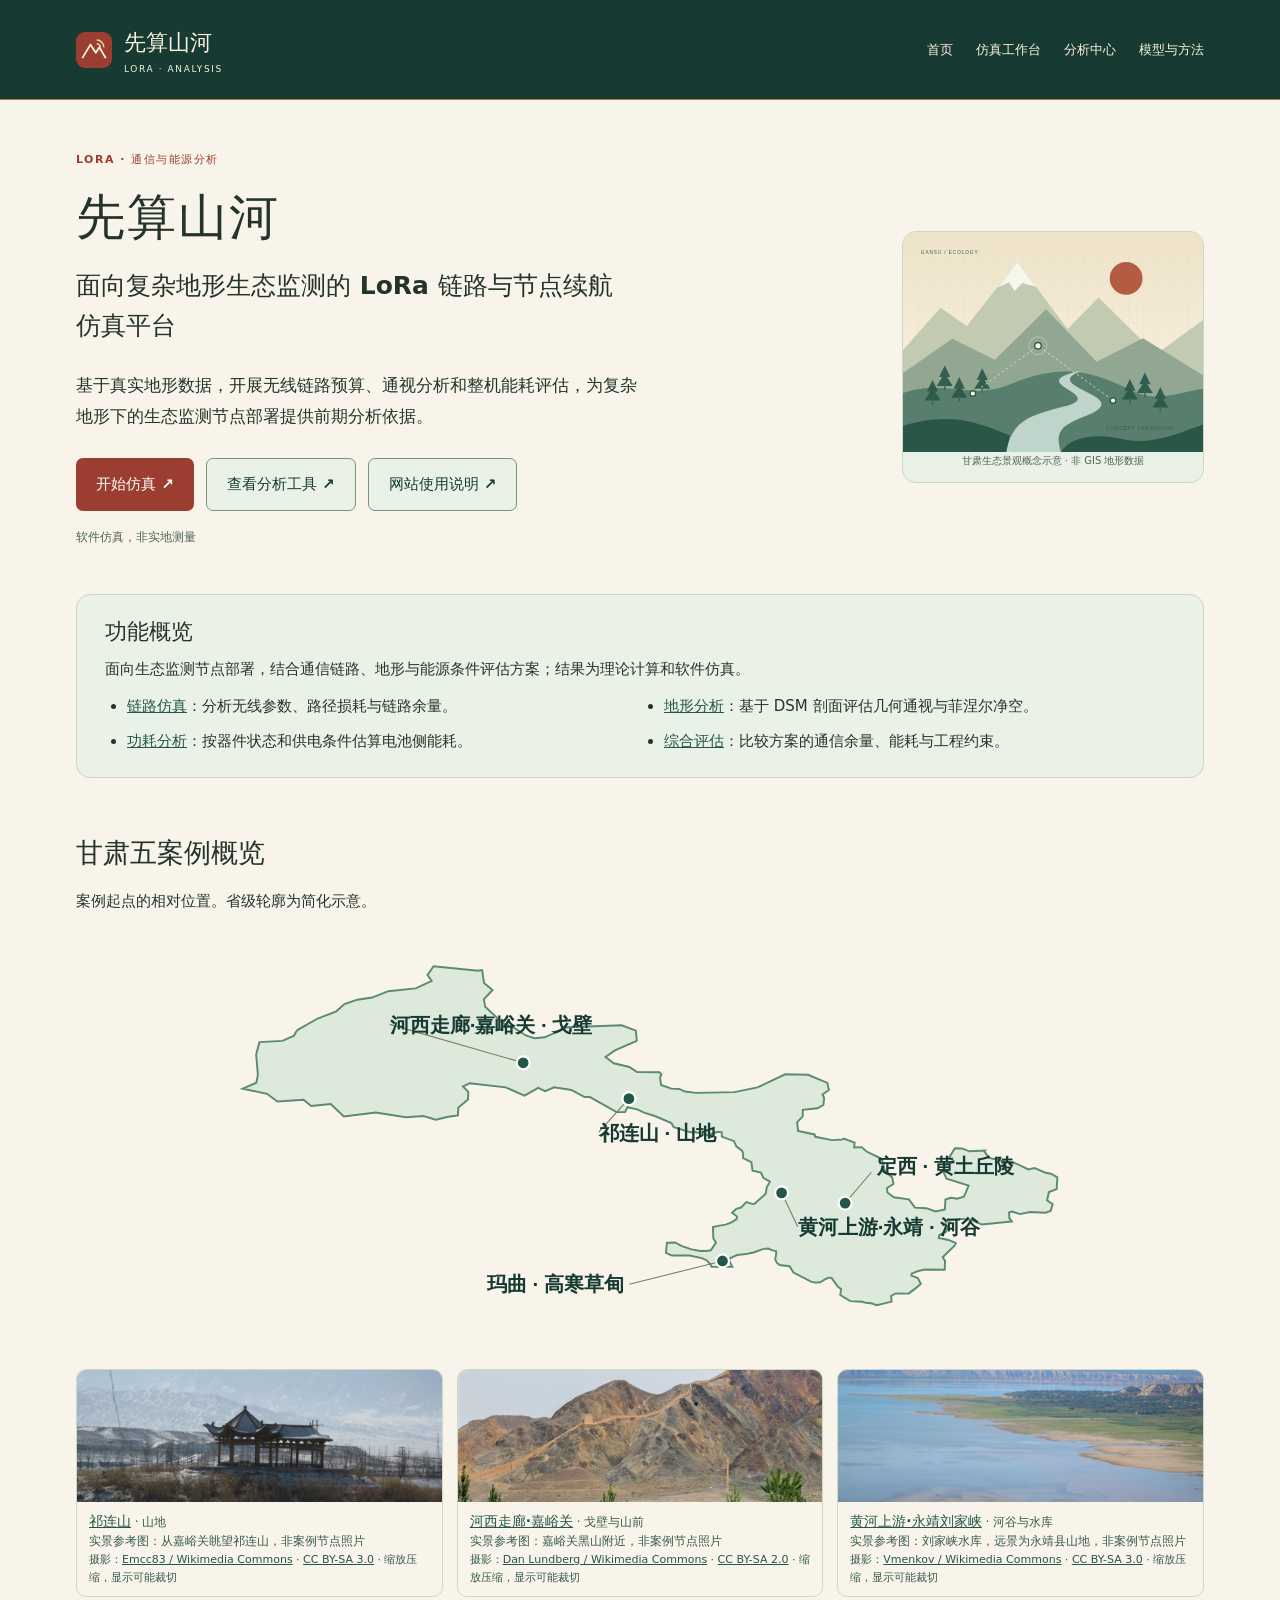
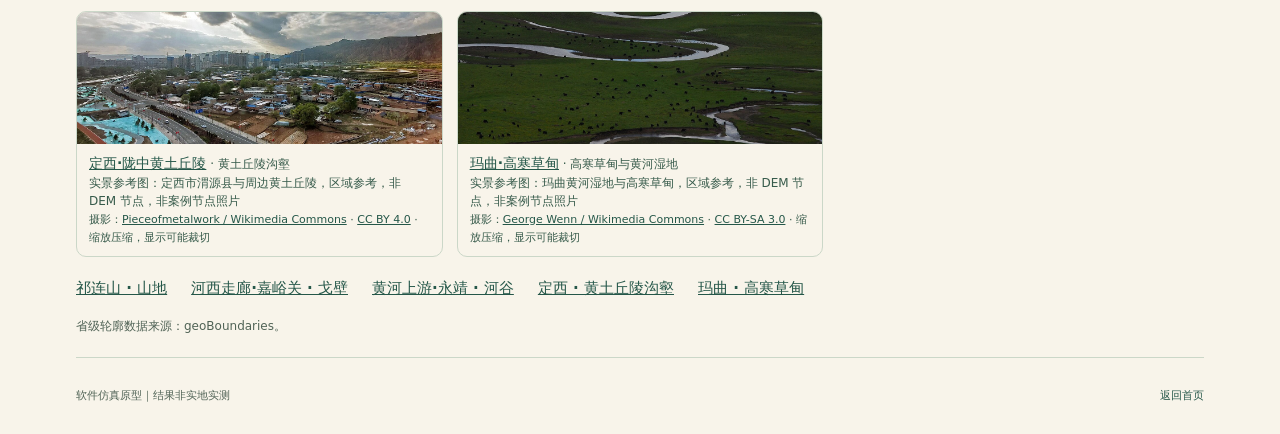
==== commit a00a62ed: "Pair ink green with vermilion and warm paper" ====
--- a/index.html
+++ b/index.html
@@ -1,4 +1,4 @@
-<!doctype html><html lang="zh-CN"><head><meta charset="utf-8"><meta name="viewport" content="width=device-width,initial-scale=1"><meta name="theme-color" content="#103c2a"><title>先算山河——面向复杂地形生态监测的 LoRa 链路与节点续航仿真平台</title><link rel="icon" href="./assets/mark.svg" type="image/svg+xml"><link rel="stylesheet" href="./css/styles.css"><script type="module" src="./js/region-photos-home.js"></script></head><body><header class="site-header"><a class="brand" href="./index.html"><img src="./assets/mark.svg" width="36" height="36" alt=""><span>先算山河<small>LORA · ANALYSIS</small></span></a><nav aria-label="主导航"><a href="./index.html">首页</a><a href="./pages/link.html">仿真工作台</a><a href="./pages/assessment.html">分析中心</a><a href="./pages/about.html">模型与方法</a></nav></header><main id="main"><p id="workspace-status" class="storage-note" role="status"></p><section id="home" class="hero" aria-labelledby="hero-title">
+<!doctype html><html lang="zh-CN"><head><meta charset="utf-8"><meta name="viewport" content="width=device-width,initial-scale=1"><meta name="theme-color" content="#173b32"><title>先算山河——面向复杂地形生态监测的 LoRa 链路与节点续航仿真平台</title><link rel="icon" href="./assets/mark.svg" type="image/svg+xml"><link rel="stylesheet" href="./css/styles.css"><script type="module" src="./js/region-photos-home.js"></script></head><body><header class="site-header"><a class="brand" href="./index.html"><img src="./assets/mark.svg" width="36" height="36" alt=""><span>先算山河<small>LORA · ANALYSIS</small></span></a><nav aria-label="主导航"><a href="./index.html">首页</a><a href="./pages/link.html">仿真工作台</a><a href="./pages/assessment.html">分析中心</a><a href="./pages/about.html">模型与方法</a></nav></header><main id="main"><p id="workspace-status" class="storage-note" role="status"></p><section id="home" class="hero" aria-labelledby="hero-title">
       <div class="hero-copy"><p class="eyebrow">LORA · 通信与能源分析</p><h1 id="hero-title">先算山河<span>面向复杂地形生态监测的 LoRa 链路与节点续航仿真平台</span></h1><p class="intro">基于真实地形数据，开展无线链路预算、通视分析和整机能耗评估，为复杂地形下的生态监测节点部署提供前期分析依据。</p><div class="hero-actions"><a class="button" href="./pages/link.html">开始仿真 ↗</a><a class="button secondary" href="./pages/assessment.html">查看分析工具 ↗</a><a class="button secondary" href="./pages/guide.html">网站使用说明 ↗</a></div><p class="disclaimer">软件仿真，非实地测量</p></div><figure class="hero-art"><img src="./assets/landscape.svg" alt="山地、林木与河谷的原创概念插画，不代表真实地理位置" width="640" height="470"><figcaption>甘肃生态景观概念示意 · 非 GIS 地形数据</figcaption></figure>
     </section><section class="quick-start" aria-labelledby="quick-start-title"><h2 id="quick-start-title">功能概览</h2><p>面向生态监测节点部署，结合通信链路、地形与能源条件评估方案；结果为理论计算和软件仿真。</p><ul><li><a href="./pages/link.html">链路仿真</a>：分析无线参数、路径损耗与链路余量。</li><li><a href="./pages/terrain.html">地形分析</a>：基于 DSM 剖面评估几何通视与菲涅尔净空。</li><li><a href="./pages/energy.html">功耗分析</a>：按器件状态和供电条件估算电池侧能耗。</li><li><a href="./pages/assessment.html">综合评估</a>：比较方案的通信余量、能耗与工程约束。</li></ul></section><div hidden><span id="simulator" hidden></span><span id="scenarios" hidden></span><span id="energy" hidden></span><span id="sources" hidden></span><span id="about" hidden></span></div><section class="case-map section">
   <h2>甘肃五案例概览</h2>
--- a/css/styles.css
+++ b/css/styles.css
@@ -10,14 +10,14 @@
   justify-content: space-between;
   gap: 24px;
   padding-inline: max(36px, calc((100% - 1128px) / 2));
-  border-bottom: 1px solid var(--green-deep);
+  border-bottom: 1px solid var(--bronze);
   background: var(--green-deep);
   color: var(--green-on-dark);
 }
 .site-header a { color: inherit; }
 .site-header a:hover { color: var(--surface); }
 .site-header a:focus-visible { outline-color: var(--green-focus-on-dark); }
-.brand{display:flex;align-items:center;gap:12px;font-size:22px;font-weight:700;white-space:nowrap}.brand:hover{text-decoration:none}.brand small{display:block;font-size:9px;letter-spacing:1.6px;font-weight:500;line-height:1.5}.site-header nav{display:flex;gap:23px;flex-wrap:wrap;font-size:13px}.hero{display:grid;grid-template-columns:1.05fr 1fr;align-items:center;gap:32px;padding-block:64px 48px}.eyebrow{font-size:11px;letter-spacing:1.5px;color:var(--green);font-weight:700;margin-bottom:14px}h1{font-size:49px;letter-spacing:2px;margin-bottom:24px}h1 span{display:block;font-size:25px;letter-spacing:0;margin-top:14px;line-height:1.6}.intro{font-size:17px}.muted,.footnote{color:var(--muted)}.button{display:inline-flex;align-items:center;justify-content:space-between;gap:36px;background:var(--green);color:#fff;border-radius:7px;padding:12px 20px;margin-top:10px;font-weight:600}.button:hover{background:var(--green-hover);text-decoration:none}.disclaimer{font-size:12px;color:var(--muted);margin-top:16px}.hero-art{margin:0;background:var(--paper);border:1px solid var(--line);border-radius:var(--radius);overflow:hidden}.hero-art img{width:100%}.hero-art figcaption{font-size:10px;color:#627665;text-align:center;padding:0 12px 12px}.notice{display:flex;align-items:baseline;gap:14px;border:1px solid var(--line);border-radius:var(--radius);background:var(--paper);padding:22px 24px}.notice p{margin:3px 0 0;color:var(--muted);font-size:13px}.status-dot{width:8px;height:8px;flex-shrink:0;border-radius:50%;background:var(--green)}.section{padding-block:46px;border-bottom:1px solid var(--line)}.section-heading{display:flex;align-items:center;justify-content:space-between;gap:16px;margin-bottom:22px}.section-heading h2{margin-bottom:0}.badge{border:1px solid var(--line);background:#f8faf7;border-radius:30px;color:var(--muted);padding:4px 12px;font-size:11px;flex-shrink:0}.placeholder{display:flex;align-items:center;gap:24px;padding:28px;border:1px dashed var(--line-strong);border-radius:var(--radius);background:#fcfdfb}.placeholder h3{margin-bottom:8px}.placeholder p{margin:0;color:var(--muted);font-size:14px}.line-icon{font-size:42px;color:#749482;padding:8px}.runtime{font-size:12px;color:var(--muted);margin:12px 0 0}.card-grid{display:grid;grid-template-columns:repeat(3,minmax(0,1fr));gap:18px}.card{border:1px solid var(--line);border-radius:var(--radius);padding:28px 24px;border-top:4px solid #497c57;background:#f7faf5}.card.desert{border-top-color:#a18c54;background:#faf8f0}.card.valley{border-top-color:#608f99;background:#f3f8f9}.scenario-tag{display:block;font-size:11px;letter-spacing:1px;color:var(--muted);margin-bottom:24px}.card p{font-size:13px;color:var(--muted)}.card small{font-size:11px;color:var(--muted)}.footnote{font-size:12px;margin:14px 0 0}.source-copy{max-width:900px;color:var(--muted);font-size:14px}details{border-top:1px solid var(--line);padding-top:14px}summary{cursor:pointer;color:var(--green);font-weight:600}details p{margin-top:16px}.about{display:grid;grid-template-columns:1.2fr 1fr;gap:56px;font-size:14px}.about dl{margin:0}.about dl div{display:flex;justify-content:space-between;gap:20px;border-bottom:1px solid var(--line);padding:10px 0}.about dt{color:var(--muted)}.about dd{margin:0;white-space:nowrap}footer{display:flex;justify-content:space-between;gap:20px;padding-block:28px;color:var(--muted);font-size:11px}
+.brand{display:flex;align-items:center;gap:12px;font-size:22px;font-weight:700;white-space:nowrap}.brand:hover{text-decoration:none}.brand small{display:block;font-size:9px;letter-spacing:1.6px;font-weight:500;line-height:1.5}.site-header nav{display:flex;gap:23px;flex-wrap:wrap;font-size:13px}.hero{display:grid;grid-template-columns:1.05fr 1fr;align-items:center;gap:32px;padding-block:64px 48px}.eyebrow{font-size:11px;letter-spacing:1.5px;color:var(--vermilion);font-weight:700;margin-bottom:14px}h1{font-size:49px;letter-spacing:2px;margin-bottom:24px}h1 span{display:block;font-size:25px;letter-spacing:0;margin-top:14px;line-height:1.6}.intro{font-size:17px}.muted,.footnote{color:var(--muted)}.button{display:inline-flex;align-items:center;justify-content:space-between;gap:36px;background:var(--vermilion);color:var(--surface);border-radius:7px;padding:12px 20px;margin-top:10px;font-weight:600}.button:hover{background:var(--vermilion-hover);text-decoration:none}.disclaimer{font-size:12px;color:var(--muted);margin-top:16px}.hero-art{margin:0;background:var(--paper);border:1px solid var(--line);border-radius:var(--radius);overflow:hidden}.hero-art img{width:100%}.hero-art figcaption{font-size:10px;color:var(--muted);text-align:center;padding:0 12px 12px}.notice{display:flex;align-items:baseline;gap:14px;border:1px solid var(--line);border-radius:var(--radius);background:var(--paper);padding:22px 24px}.notice p{margin:3px 0 0;color:var(--muted);font-size:13px}.status-dot{width:8px;height:8px;flex-shrink:0;border-radius:50%;background:var(--green)}.section{padding-block:46px;border-bottom:1px solid var(--line)}.section-heading{display:flex;align-items:center;justify-content:space-between;gap:16px;margin-bottom:22px}.section-heading h2{margin-bottom:0}.badge{border:1px solid var(--line);background:#f8faf7;border-radius:30px;color:var(--muted);padding:4px 12px;font-size:11px;flex-shrink:0}.placeholder{display:flex;align-items:center;gap:24px;padding:28px;border:1px dashed var(--line-strong);border-radius:var(--radius);background:#fcfdfb}.placeholder h3{margin-bottom:8px}.placeholder p{margin:0;color:var(--muted);font-size:14px}.line-icon{font-size:42px;color:#749482;padding:8px}.runtime{font-size:12px;color:var(--muted);margin:12px 0 0}.card-grid{display:grid;grid-template-columns:repeat(3,minmax(0,1fr));gap:18px}.card{border:1px solid var(--line);border-radius:var(--radius);padding:28px 24px;border-top:4px solid #497c57;background:#f7faf5}.card.desert{border-top-color:#a18c54;background:#faf8f0}.card.valley{border-top-color:#608f99;background:#f3f8f9}.scenario-tag{display:block;font-size:11px;letter-spacing:1px;color:var(--muted);margin-bottom:24px}.card p{font-size:13px;color:var(--muted)}.card small{font-size:11px;color:var(--muted)}.footnote{font-size:12px;margin:14px 0 0}.source-copy{max-width:900px;color:var(--muted);font-size:14px}details{border-top:1px solid var(--line);padding-top:14px}summary{cursor:pointer;color:var(--green);font-weight:600}details p{margin-top:16px}.about{display:grid;grid-template-columns:1.2fr 1fr;gap:56px;font-size:14px}.about dl{margin:0}.about dl div{display:flex;justify-content:space-between;gap:20px;border-bottom:1px solid var(--line);padding:10px 0}.about dt{color:var(--muted)}.about dd{margin:0;white-space:nowrap}footer{display:flex;justify-content:space-between;gap:20px;padding-block:28px;color:var(--muted);font-size:11px}
 @media(max-width:900px){.site-header{align-items:flex-start;flex-direction:column;padding-block:20px;gap:18px}.hero{gap:22px;padding-top:42px}h1{font-size:40px}h1 span{font-size:21px}.card{padding:22px 18px}.card h3{font-size:16px}.about{gap:30px}}
 @media(max-width:640px){.site-header,main,footer{padding-inline:20px}.site-header nav{gap:8px 18px;font-size:12px}.hero{grid-template-columns:1fr;padding-block:32px}.hero-art{max-width:440px;width:100%;justify-self:center}h1{font-size:38px}h1 span{font-size:21px}.intro{font-size:16px}.hero-copy>.muted{font-size:14px}.section{padding-block:32px}.section-heading{align-items:flex-start;flex-direction:column;gap:12px}h2{font-size:23px}.card-grid,.about{grid-template-columns:1fr}.card{padding:22px}.scenario-tag{margin-bottom:14px}.placeholder{padding:22px;gap:12px;align-items:flex-start}.line-icon{font-size:28px;padding:0}.notice{padding:18px;gap:10px}footer{flex-direction:column;gap:6px}.about{gap:16px}}
 @media(prefers-reduced-motion:reduce){html{scroll-behavior:auto}}
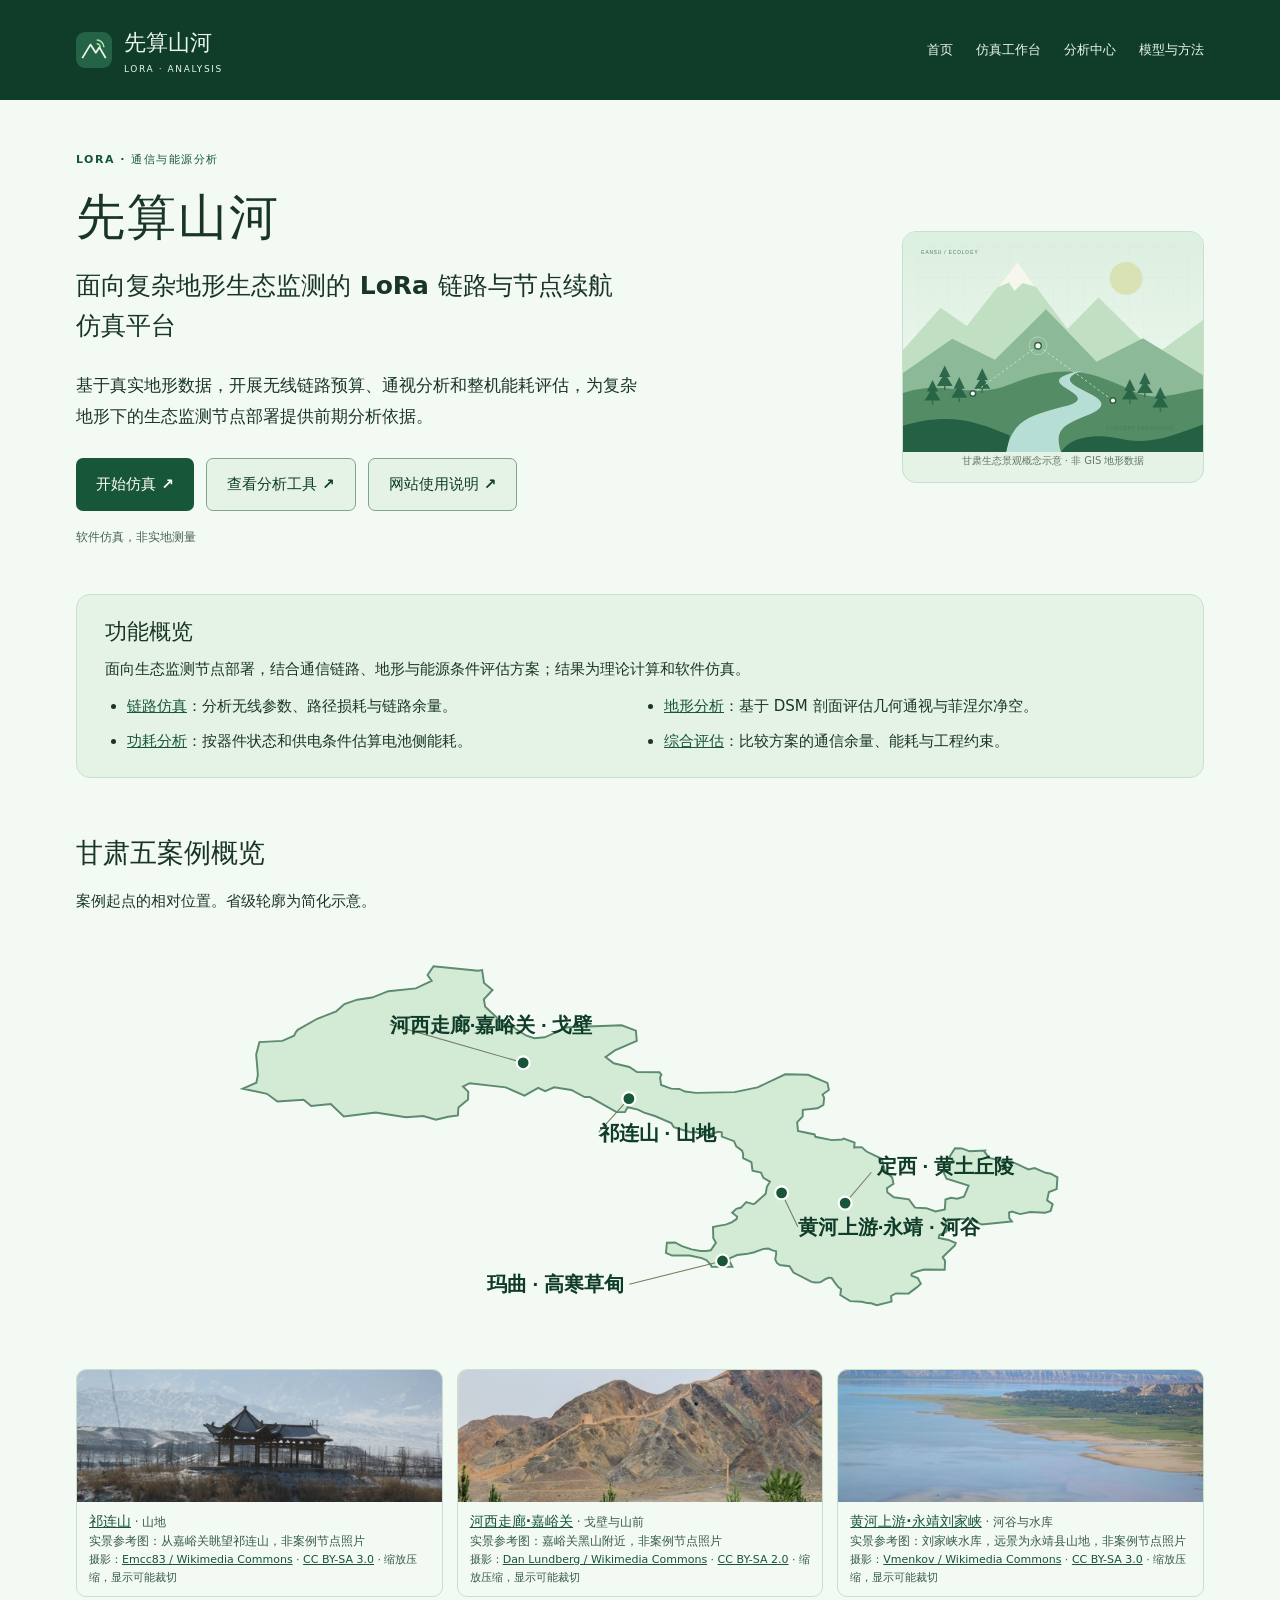
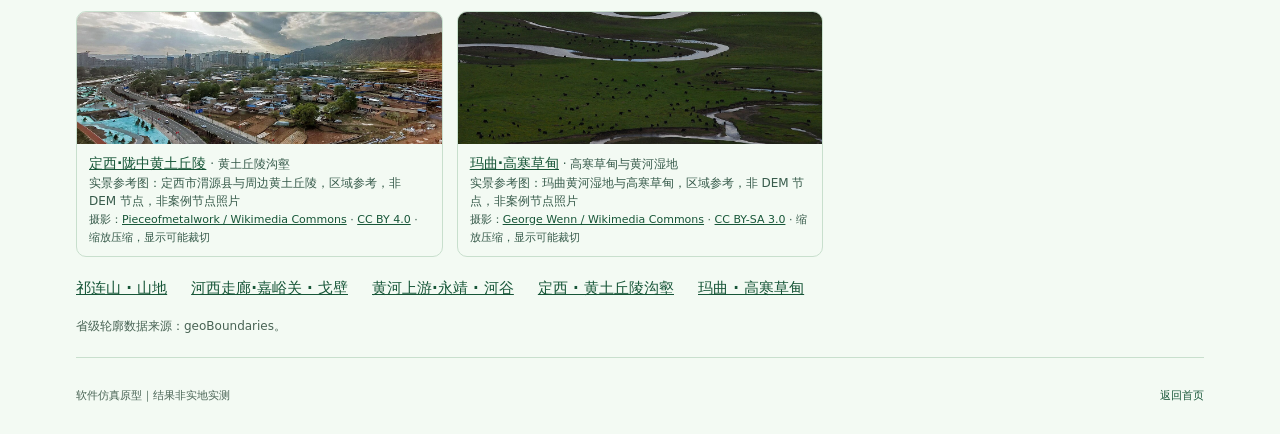
==== commit 9f116f93: "Restore the original forest and light green palette" ====
--- a/index.html
+++ b/index.html
@@ -1,4 +1,4 @@
-<!doctype html><html lang="zh-CN"><head><meta charset="utf-8"><meta name="viewport" content="width=device-width,initial-scale=1"><meta name="theme-color" content="#173b32"><title>先算山河——面向复杂地形生态监测的 LoRa 链路与节点续航仿真平台</title><link rel="icon" href="./assets/mark.svg" type="image/svg+xml"><link rel="stylesheet" href="./css/styles.css"><script type="module" src="./js/region-photos-home.js"></script></head><body><header class="site-header"><a class="brand" href="./index.html"><img src="./assets/mark.svg" width="36" height="36" alt=""><span>先算山河<small>LORA · ANALYSIS</small></span></a><nav aria-label="主导航"><a href="./index.html">首页</a><a href="./pages/link.html">仿真工作台</a><a href="./pages/assessment.html">分析中心</a><a href="./pages/about.html">模型与方法</a></nav></header><main id="main"><p id="workspace-status" class="storage-note" role="status"></p><section id="home" class="hero" aria-labelledby="hero-title">
+<!doctype html><html lang="zh-CN"><head><meta charset="utf-8"><meta name="viewport" content="width=device-width,initial-scale=1"><meta name="theme-color" content="#103c2a"><title>先算山河——面向复杂地形生态监测的 LoRa 链路与节点续航仿真平台</title><link rel="icon" href="./assets/mark.svg" type="image/svg+xml"><link rel="stylesheet" href="./css/styles.css"><script type="module" src="./js/region-photos-home.js"></script></head><body><header class="site-header"><a class="brand" href="./index.html"><img src="./assets/mark.svg" width="36" height="36" alt=""><span>先算山河<small>LORA · ANALYSIS</small></span></a><nav aria-label="主导航"><a href="./index.html">首页</a><a href="./pages/link.html">仿真工作台</a><a href="./pages/assessment.html">分析中心</a><a href="./pages/about.html">模型与方法</a></nav></header><main id="main"><p id="workspace-status" class="storage-note" role="status"></p><section id="home" class="hero" aria-labelledby="hero-title">
       <div class="hero-copy"><p class="eyebrow">LORA · 通信与能源分析</p><h1 id="hero-title">先算山河<span>面向复杂地形生态监测的 LoRa 链路与节点续航仿真平台</span></h1><p class="intro">基于真实地形数据，开展无线链路预算、通视分析和整机能耗评估，为复杂地形下的生态监测节点部署提供前期分析依据。</p><div class="hero-actions"><a class="button" href="./pages/link.html">开始仿真 ↗</a><a class="button secondary" href="./pages/assessment.html">查看分析工具 ↗</a><a class="button secondary" href="./pages/guide.html">网站使用说明 ↗</a></div><p class="disclaimer">软件仿真，非实地测量</p></div><figure class="hero-art"><img src="./assets/landscape.svg" alt="山地、林木与河谷的原创概念插画，不代表真实地理位置" width="640" height="470"><figcaption>甘肃生态景观概念示意 · 非 GIS 地形数据</figcaption></figure>
     </section><section class="quick-start" aria-labelledby="quick-start-title"><h2 id="quick-start-title">功能概览</h2><p>面向生态监测节点部署，结合通信链路、地形与能源条件评估方案；结果为理论计算和软件仿真。</p><ul><li><a href="./pages/link.html">链路仿真</a>：分析无线参数、路径损耗与链路余量。</li><li><a href="./pages/terrain.html">地形分析</a>：基于 DSM 剖面评估几何通视与菲涅尔净空。</li><li><a href="./pages/energy.html">功耗分析</a>：按器件状态和供电条件估算电池侧能耗。</li><li><a href="./pages/assessment.html">综合评估</a>：比较方案的通信余量、能耗与工程约束。</li></ul></section><div hidden><span id="simulator" hidden></span><span id="scenarios" hidden></span><span id="energy" hidden></span><span id="sources" hidden></span><span id="about" hidden></span></div><section class="case-map section">
   <h2>甘肃五案例概览</h2>
--- a/css/styles.css
+++ b/css/styles.css
@@ -10,14 +10,14 @@
   justify-content: space-between;
   gap: 24px;
   padding-inline: max(36px, calc((100% - 1128px) / 2));
-  border-bottom: 1px solid var(--bronze);
+  border-bottom: 1px solid var(--green-deep);
   background: var(--green-deep);
   color: var(--green-on-dark);
 }
 .site-header a { color: inherit; }
 .site-header a:hover { color: var(--surface); }
 .site-header a:focus-visible { outline-color: var(--green-focus-on-dark); }
-.brand{display:flex;align-items:center;gap:12px;font-size:22px;font-weight:700;white-space:nowrap}.brand:hover{text-decoration:none}.brand small{display:block;font-size:9px;letter-spacing:1.6px;font-weight:500;line-height:1.5}.site-header nav{display:flex;gap:23px;flex-wrap:wrap;font-size:13px}.hero{display:grid;grid-template-columns:1.05fr 1fr;align-items:center;gap:32px;padding-block:64px 48px}.eyebrow{font-size:11px;letter-spacing:1.5px;color:var(--vermilion);font-weight:700;margin-bottom:14px}h1{font-size:49px;letter-spacing:2px;margin-bottom:24px}h1 span{display:block;font-size:25px;letter-spacing:0;margin-top:14px;line-height:1.6}.intro{font-size:17px}.muted,.footnote{color:var(--muted)}.button{display:inline-flex;align-items:center;justify-content:space-between;gap:36px;background:var(--vermilion);color:var(--surface);border-radius:7px;padding:12px 20px;margin-top:10px;font-weight:600}.button:hover{background:var(--vermilion-hover);text-decoration:none}.disclaimer{font-size:12px;color:var(--muted);margin-top:16px}.hero-art{margin:0;background:var(--paper);border:1px solid var(--line);border-radius:var(--radius);overflow:hidden}.hero-art img{width:100%}.hero-art figcaption{font-size:10px;color:var(--muted);text-align:center;padding:0 12px 12px}.notice{display:flex;align-items:baseline;gap:14px;border:1px solid var(--line);border-radius:var(--radius);background:var(--paper);padding:22px 24px}.notice p{margin:3px 0 0;color:var(--muted);font-size:13px}.status-dot{width:8px;height:8px;flex-shrink:0;border-radius:50%;background:var(--green)}.section{padding-block:46px;border-bottom:1px solid var(--line)}.section-heading{display:flex;align-items:center;justify-content:space-between;gap:16px;margin-bottom:22px}.section-heading h2{margin-bottom:0}.badge{border:1px solid var(--line);background:#f8faf7;border-radius:30px;color:var(--muted);padding:4px 12px;font-size:11px;flex-shrink:0}.placeholder{display:flex;align-items:center;gap:24px;padding:28px;border:1px dashed var(--line-strong);border-radius:var(--radius);background:#fcfdfb}.placeholder h3{margin-bottom:8px}.placeholder p{margin:0;color:var(--muted);font-size:14px}.line-icon{font-size:42px;color:#749482;padding:8px}.runtime{font-size:12px;color:var(--muted);margin:12px 0 0}.card-grid{display:grid;grid-template-columns:repeat(3,minmax(0,1fr));gap:18px}.card{border:1px solid var(--line);border-radius:var(--radius);padding:28px 24px;border-top:4px solid #497c57;background:#f7faf5}.card.desert{border-top-color:#a18c54;background:#faf8f0}.card.valley{border-top-color:#608f99;background:#f3f8f9}.scenario-tag{display:block;font-size:11px;letter-spacing:1px;color:var(--muted);margin-bottom:24px}.card p{font-size:13px;color:var(--muted)}.card small{font-size:11px;color:var(--muted)}.footnote{font-size:12px;margin:14px 0 0}.source-copy{max-width:900px;color:var(--muted);font-size:14px}details{border-top:1px solid var(--line);padding-top:14px}summary{cursor:pointer;color:var(--green);font-weight:600}details p{margin-top:16px}.about{display:grid;grid-template-columns:1.2fr 1fr;gap:56px;font-size:14px}.about dl{margin:0}.about dl div{display:flex;justify-content:space-between;gap:20px;border-bottom:1px solid var(--line);padding:10px 0}.about dt{color:var(--muted)}.about dd{margin:0;white-space:nowrap}footer{display:flex;justify-content:space-between;gap:20px;padding-block:28px;color:var(--muted);font-size:11px}
+.brand{display:flex;align-items:center;gap:12px;font-size:22px;font-weight:700;white-space:nowrap}.brand:hover{text-decoration:none}.brand small{display:block;font-size:9px;letter-spacing:1.6px;font-weight:500;line-height:1.5}.site-header nav{display:flex;gap:23px;flex-wrap:wrap;font-size:13px}.hero{display:grid;grid-template-columns:1.05fr 1fr;align-items:center;gap:32px;padding-block:64px 48px}.eyebrow{font-size:11px;letter-spacing:1.5px;color:var(--green);font-weight:700;margin-bottom:14px}h1{font-size:49px;letter-spacing:2px;margin-bottom:24px}h1 span{display:block;font-size:25px;letter-spacing:0;margin-top:14px;line-height:1.6}.intro{font-size:17px}.muted,.footnote{color:var(--muted)}.button{display:inline-flex;align-items:center;justify-content:space-between;gap:36px;background:var(--green);color:#fff;border-radius:7px;padding:12px 20px;margin-top:10px;font-weight:600}.button:hover{background:var(--green-hover);text-decoration:none}.disclaimer{font-size:12px;color:var(--muted);margin-top:16px}.hero-art{margin:0;background:var(--paper);border:1px solid var(--line);border-radius:var(--radius);overflow:hidden}.hero-art img{width:100%}.hero-art figcaption{font-size:10px;color:#627665;text-align:center;padding:0 12px 12px}.notice{display:flex;align-items:baseline;gap:14px;border:1px solid var(--line);border-radius:var(--radius);background:var(--paper);padding:22px 24px}.notice p{margin:3px 0 0;color:var(--muted);font-size:13px}.status-dot{width:8px;height:8px;flex-shrink:0;border-radius:50%;background:var(--green)}.section{padding-block:46px;border-bottom:1px solid var(--line)}.section-heading{display:flex;align-items:center;justify-content:space-between;gap:16px;margin-bottom:22px}.section-heading h2{margin-bottom:0}.badge{border:1px solid var(--line);background:#f8faf7;border-radius:30px;color:var(--muted);padding:4px 12px;font-size:11px;flex-shrink:0}.placeholder{display:flex;align-items:center;gap:24px;padding:28px;border:1px dashed var(--line-strong);border-radius:var(--radius);background:#fcfdfb}.placeholder h3{margin-bottom:8px}.placeholder p{margin:0;color:var(--muted);font-size:14px}.line-icon{font-size:42px;color:#749482;padding:8px}.runtime{font-size:12px;color:var(--muted);margin:12px 0 0}.card-grid{display:grid;grid-template-columns:repeat(3,minmax(0,1fr));gap:18px}.card{border:1px solid var(--line);border-radius:var(--radius);padding:28px 24px;border-top:4px solid #497c57;background:#f7faf5}.card.desert{border-top-color:#a18c54;background:#faf8f0}.card.valley{border-top-color:#608f99;background:#f3f8f9}.scenario-tag{display:block;font-size:11px;letter-spacing:1px;color:var(--muted);margin-bottom:24px}.card p{font-size:13px;color:var(--muted)}.card small{font-size:11px;color:var(--muted)}.footnote{font-size:12px;margin:14px 0 0}.source-copy{max-width:900px;color:var(--muted);font-size:14px}details{border-top:1px solid var(--line);padding-top:14px}summary{cursor:pointer;color:var(--green);font-weight:600}details p{margin-top:16px}.about{display:grid;grid-template-columns:1.2fr 1fr;gap:56px;font-size:14px}.about dl{margin:0}.about dl div{display:flex;justify-content:space-between;gap:20px;border-bottom:1px solid var(--line);padding:10px 0}.about dt{color:var(--muted)}.about dd{margin:0;white-space:nowrap}footer{display:flex;justify-content:space-between;gap:20px;padding-block:28px;color:var(--muted);font-size:11px}
 @media(max-width:900px){.site-header{align-items:flex-start;flex-direction:column;padding-block:20px;gap:18px}.hero{gap:22px;padding-top:42px}h1{font-size:40px}h1 span{font-size:21px}.card{padding:22px 18px}.card h3{font-size:16px}.about{gap:30px}}
 @media(max-width:640px){.site-header,main,footer{padding-inline:20px}.site-header nav{gap:8px 18px;font-size:12px}.hero{grid-template-columns:1fr;padding-block:32px}.hero-art{max-width:440px;width:100%;justify-self:center}h1{font-size:38px}h1 span{font-size:21px}.intro{font-size:16px}.hero-copy>.muted{font-size:14px}.section{padding-block:32px}.section-heading{align-items:flex-start;flex-direction:column;gap:12px}h2{font-size:23px}.card-grid,.about{grid-template-columns:1fr}.card{padding:22px}.scenario-tag{margin-bottom:14px}.placeholder{padding:22px;gap:12px;align-items:flex-start}.line-icon{font-size:28px;padding:0}.notice{padding:18px;gap:10px}footer{flex-direction:column;gap:6px}.about{gap:16px}}
 @media(prefers-reduced-motion:reduce){html{scroll-behavior:auto}}
